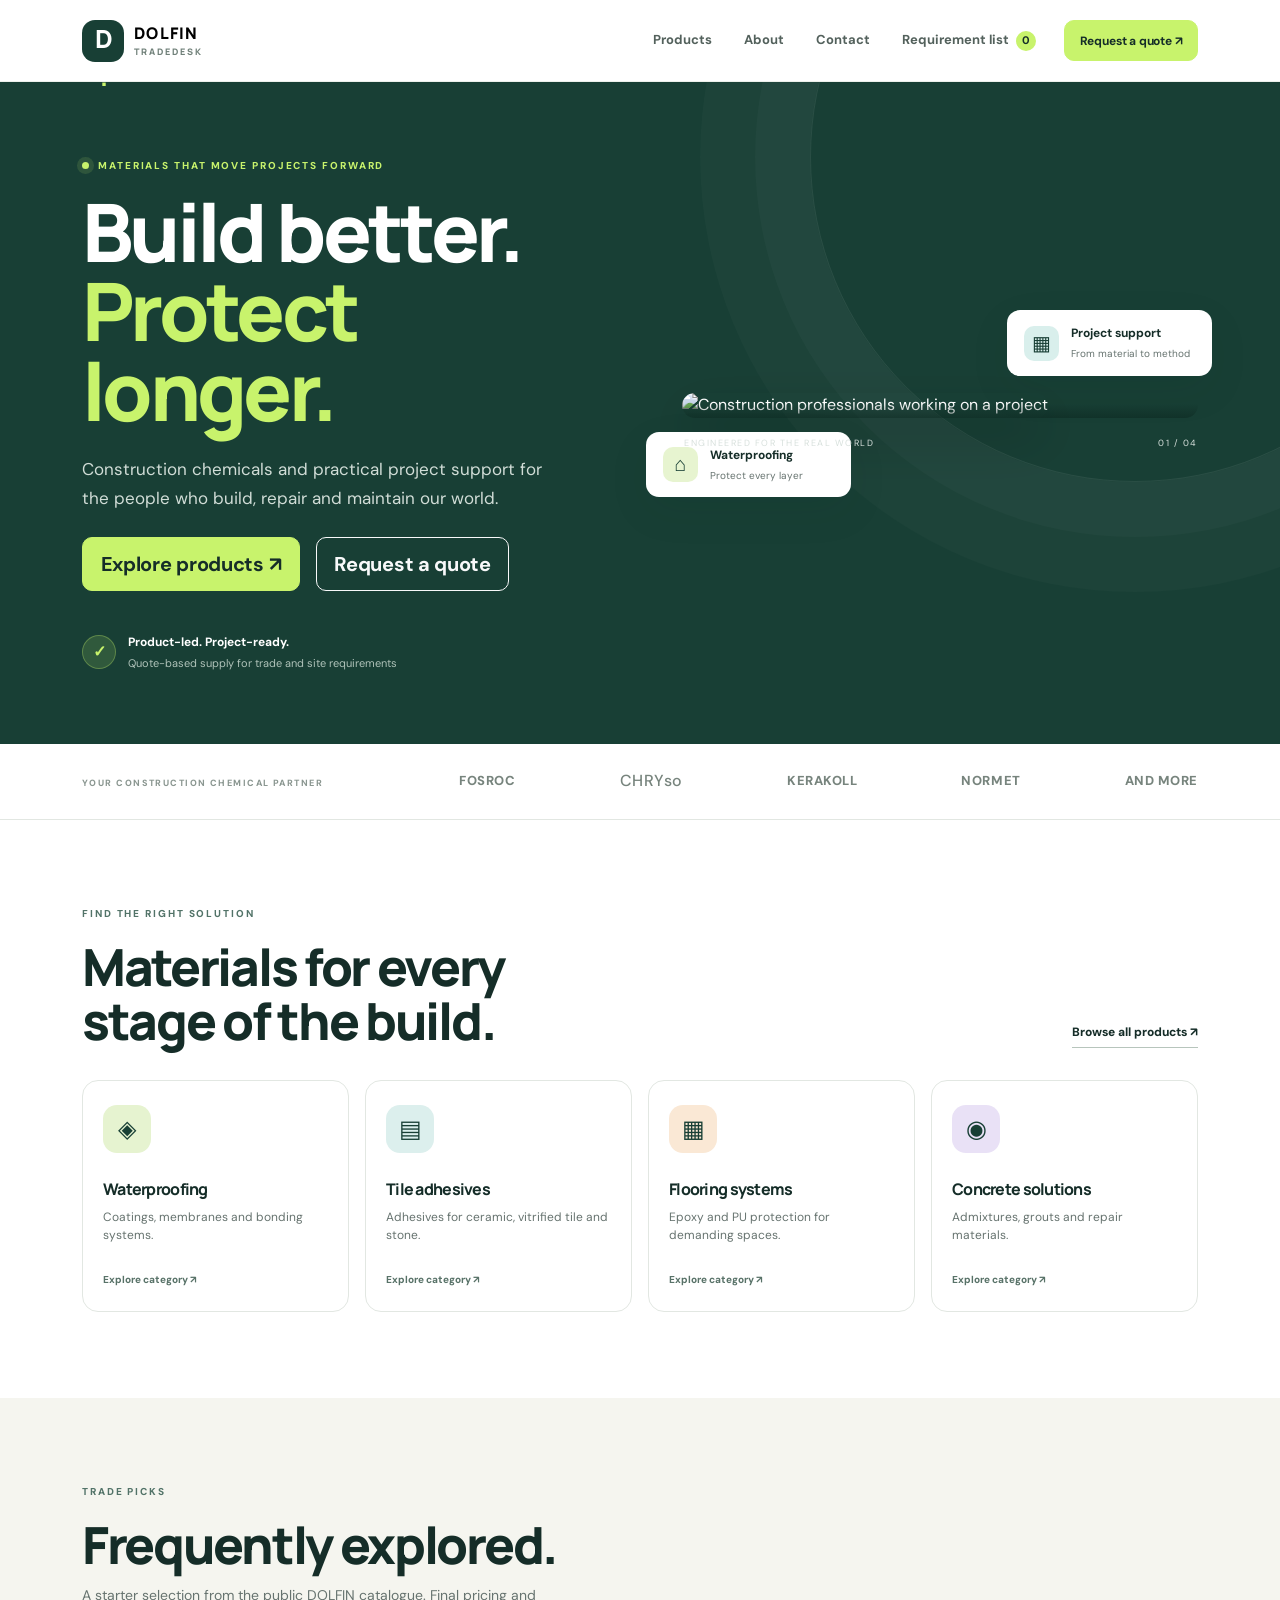
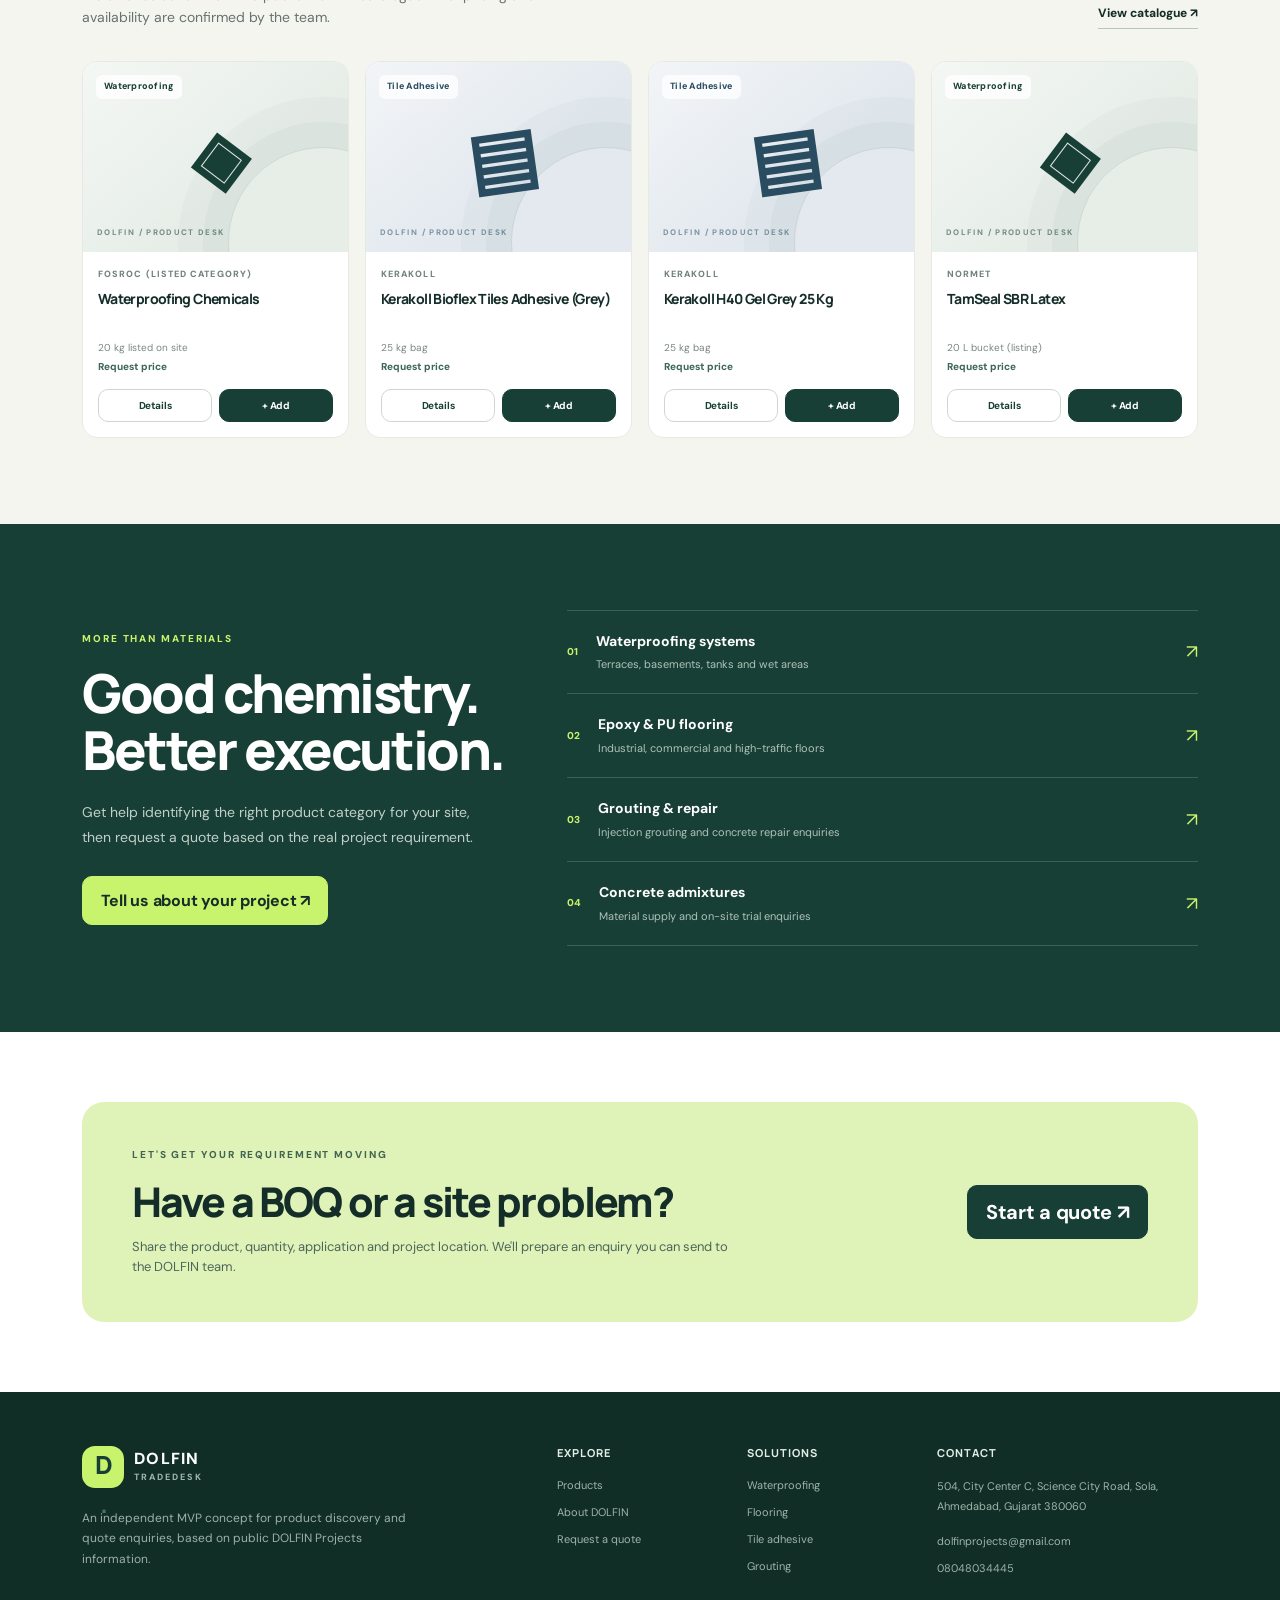
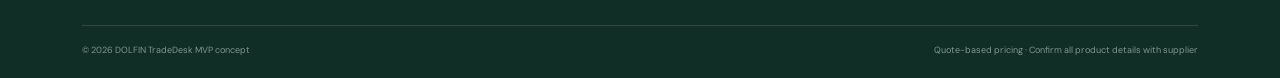
==== index.html @ 614f54df "Add files via upload" ====
<!doctype html>
<html lang="en"><head><meta charset="utf-8"><meta name="viewport" content="width=device-width, initial-scale=1"><meta name="description" content="Construction chemicals, waterproofing systems and project support from DOLFIN Projects."><title>DOLFIN TradeDesk | Construction Chemicals</title><link rel="preconnect" href="https://fonts.googleapis.com"><link href="https://fonts.googleapis.com/css2?family=DM+Sans:wght@400;500;600;700&family=Manrope:wght@400;500;600;700;800&display=swap" rel="stylesheet"><link href="https://cdn.jsdelivr.net/npm/bootstrap@5.3.3/dist/css/bootstrap.min.css" rel="stylesheet"><link href="assets/css/style.css" rel="stylesheet"></head><body data-page="home"><div id="site-header"></div>
<main>
<section class="hero"><div class="container"><div class="row align-items-center g-5"><div class="col-lg-6"><div class="eyebrow"><span class="pulse"></span> MATERIALS THAT MOVE PROJECTS FORWARD</div><h1>Build better.<br><span>Protect longer.</span></h1><p class="hero-copy">Construction chemicals and practical project support for the people who build, repair and maintain our world.</p><div class="d-flex flex-wrap gap-3 mt-4"><a class="btn btn-brand btn-lg" href="shop.html">Explore products <span aria-hidden="true">↗</span></a><a class="btn btn-outline-light btn-lg" href="quote.html">Request a quote</a></div><div class="hero-proof"><div class="proof-icon">✓</div><div><strong>Product-led. Project-ready.</strong><small>Quote-based supply for trade and site requirements</small></div></div></div><div class="col-lg-6"><div class="hero-visual"><img src="https://images.unsplash.com/photo-1504307651254-35680f356dfd?auto=format&fit=crop&w=1200&q=85" alt="Construction professionals working on a project"><div class="floating-card floating-top"><span class="mini-icon">⌂</span><div><strong>Waterproofing</strong><small>Protect every layer</small></div></div><div class="floating-card floating-bottom"><span class="mini-icon mint">▦</span><div><strong>Project support</strong><small>From material to method</small></div></div><div class="image-caption">ENGINEERED FOR THE REAL WORLD <span>01 / 04</span></div></div></div></div></div></section>
<section class="trust-strip"><div class="container"><div class="row g-3 align-items-center"><div class="col-md-4"><span class="muted-label">YOUR CONSTRUCTION CHEMICAL PARTNER</span></div><div class="col-md-8"><div class="brand-list"><span>FOSROC</span><span>CHRYso</span><span>KERAKOLL</span><span>NORMET</span><span>AND MORE</span></div></div></div></div></section>
<section class="section-pad"><div class="container"><div class="section-heading"><div><div class="eyebrow dark">FIND THE RIGHT SOLUTION</div><h2>Materials for every<br>stage of the build.</h2></div><a class="text-link" href="shop.html">Browse all products ↗</a></div><div class="row g-3 category-grid"><div class="col-6 col-lg-3"><a class="category-card" href="shop.html?category=Waterproofing"><div class="category-symbol">◈</div><h3>Waterproofing</h3><p>Coatings, membranes and bonding systems.</p><span>Explore category ↗</span></a></div><div class="col-6 col-lg-3"><a class="category-card" href="shop.html?category=Tile%20Adhesive"><div class="category-symbol symbol-blue">▤</div><h3>Tile adhesives</h3><p>Adhesives for ceramic, vitrified tile and stone.</p><span>Explore category ↗</span></a></div><div class="col-6 col-lg-3"><a class="category-card" href="shop.html?category=Flooring"><div class="category-symbol symbol-orange">▦</div><h3>Flooring systems</h3><p>Epoxy and PU protection for demanding spaces.</p><span>Explore category ↗</span></a></div><div class="col-6 col-lg-3"><a class="category-card" href="shop.html?category=Concrete%20Admixture"><div class="category-symbol symbol-purple">◉</div><h3>Concrete solutions</h3><p>Admixtures, grouts and repair materials.</p><span>Explore category ↗</span></a></div></div></div></section>
<section class="featured-section section-pad"><div class="container"><div class="section-heading"><div><div class="eyebrow dark">TRADE PICKS</div><h2>Frequently explored.</h2><p class="section-intro">A starter selection from the public DOLFIN catalogue. Final pricing and availability are confirmed by the team.</p></div><a class="text-link" href="shop.html">View catalogue ↗</a></div><div class="row g-3" id="featured-products"></div></div></section>
<section class="service-band section-pad"><div class="container"><div class="row align-items-center g-5"><div class="col-lg-5"><div class="eyebrow">MORE THAN MATERIALS</div><h2>Good chemistry.<br>Better execution.</h2><p>Get help identifying the right product category for your site, then request a quote based on the real project requirement.</p><a href="quote.html" class="btn btn-brand">Tell us about your project ↗</a></div><div class="col-lg-7"><div class="service-list"><a href="quote.html?service=Waterproofing"><span>01</span><div><strong>Waterproofing systems</strong><small>Terraces, basements, tanks and wet areas</small></div><b>↗</b></a><a href="quote.html?service=Epoxy%20%26%20PU%20flooring"><span>02</span><div><strong>Epoxy &amp; PU flooring</strong><small>Industrial, commercial and high-traffic floors</small></div><b>↗</b></a><a href="quote.html?service=Grouting%20%26%20repair"><span>03</span><div><strong>Grouting &amp; repair</strong><small>Injection grouting and concrete repair enquiries</small></div><b>↗</b></a><a href="quote.html?service=Concrete%20admixtures"><span>04</span><div><strong>Concrete admixtures</strong><small>Material supply and on-site trial enquiries</small></div><b>↗</b></a></div></div></div></div></section>
<section class="cta-section"><div class="container"><div class="cta-card"><div><div class="eyebrow">LET'S GET YOUR REQUIREMENT MOVING</div><h2>Have a BOQ or a site problem?</h2><p>Share the product, quantity, application and project location. We'll prepare an enquiry you can send to the DOLFIN team.</p></div><a class="btn btn-light btn-lg" href="quote.html">Start a quote ↗</a></div></div></section>
</main><div id="site-footer"></div><script src="assets/js/catalog.js"></script><script src="assets/js/app.js"></script></body></html>
---- assets/css/style.css ----
:root{--ink:#152d28;--green:#183f35;--green2:#245849;--mint:#c8f36c;--cream:#f5f5ef;--paper:#fff;--muted:#66736f;--line:#e2e7e2;--orange:#e9a45d;--blue:#a7d5d4;--purple:#c7b8e7;--radius:18px;--shadow:0 14px 40px rgba(18,48,39,.08)}*{box-sizing:border-box}html{scroll-behavior:smooth}body{font-family:'DM Sans',sans-serif;color:var(--ink);background:#fff;line-height:1.55}h1,h2,h3,h4,.navbar-brand{font-family:'Manrope',sans-serif;letter-spacing:-.045em}h1{font-weight:800;font-size:clamp(2.8rem,6.3vw,5.6rem);line-height:.99}h2{font-size:clamp(2rem,4vw,3.35rem);font-weight:800;line-height:1.06}h3{font-size:1.1rem;font-weight:750}a{color:inherit;text-decoration:none}a:hover{color:var(--green2)}.site-nav{min-height:82px;background:#fff;border-bottom:1px solid #edf0eb;position:relative;z-index:20}.brand-lockup{display:inline-flex;align-items:center;gap:10px}.brand-mark{display:grid;place-items:center;background:var(--green);color:white;font-family:Manrope,sans-serif;font-size:25px;font-weight:800;width:42px;height:42px;border-radius:13px;letter-spacing:-.08em}.brand-mark span{color:var(--mint)}.brand-name{font-size:16px;font-weight:800;letter-spacing:.08em;line-height:1.05}.brand-name small{display:block;font-size:9px;letter-spacing:.22em;margin-top:5px;color:#708079}.nav-link{font-size:13px;font-weight:700;color:#53615c!important;padding:12px!important}.nav-link.active,.nav-link:hover{color:var(--green)!important}.cart-count{display:inline-grid;place-items:center;min-width:20px;height:20px;border-radius:100px;background:var(--mint);color:var(--ink);font-size:11px;margin-left:4px}.btn{font-weight:700;border-radius:10px;letter-spacing:-.015em;padding:.7rem 1.1rem}.btn-brand{background:var(--mint);border:1px solid var(--mint);color:var(--ink)}.btn-brand:hover{background:#b8e957;border-color:#b8e957;color:var(--ink);transform:translateY(-1px)}.btn-dark-green{background:var(--green);border:1px solid var(--green);color:white}.btn-dark-green:hover{background:var(--green2);color:white}.btn-outline-brand{border:1px solid #cdd7d0;color:var(--green);background:white}.btn-outline-brand:hover{background:#f0f5f1;border-color:var(--green);color:var(--green)}.nav-cta{font-size:12px;padding:.65rem .9rem}.hero{background:var(--green);color:white;padding:76px 0 72px;overflow:hidden;position:relative}.hero:after{content:'';position:absolute;right:-180px;top:-250px;width:650px;height:650px;border:1px solid rgba(255,255,255,.08);border-radius:50%;box-shadow:0 0 0 55px rgba(255,255,255,.025),0 0 0 110px rgba(255,255,255,.02);pointer-events:none}.hero .container{position:relative;z-index:1}.eyebrow{font-size:10px;letter-spacing:.19em;font-weight:800;color:#c8f36c;margin-bottom:18px;display:flex;align-items:center;gap:9px}.eyebrow.dark{color:#527368}.pulse{width:7px;height:7px;background:var(--mint);border-radius:50%;box-shadow:0 0 0 5px rgba(200,243,108,.12)}.hero h1 span{color:var(--mint)}.hero-copy{font-size:17px;color:#d1ddd7;max-width:480px;margin-top:24px;line-height:1.7}.hero-proof{display:flex;align-items:center;gap:12px;margin-top:42px}.proof-icon{display:grid;place-items:center;width:34px;height:34px;background:rgba(200,243,108,.14);border:1px solid rgba(200,243,108,.3);color:var(--mint);border-radius:50%;font-weight:800}.hero-proof strong,.hero-proof small{display:block}.hero-proof strong{font-size:12px}.hero-proof small{color:#afc2b9;font-size:11px;margin-top:3px}.hero-visual{position:relative;padding:15px 0 35px 18px}.hero-visual>img{width:100%;height:455px;object-fit:cover;border-radius:20px;filter:saturate(.68);box-shadow:0 20px 50px rgba(0,0,0,.18)}.hero-visual:before{content:'';position:absolute;z-index:1;inset:15px 0 35px 18px;border-radius:20px;background:linear-gradient(0deg,rgba(13,41,33,.55),transparent 55%);pointer-events:none}.floating-card{position:absolute;z-index:2;background:white;color:var(--ink);padding:14px 17px;border-radius:13px;box-shadow:var(--shadow);display:flex;align-items:center;gap:12px;min-width:205px}.floating-top{top:55px;left:-18px}.floating-bottom{right:-14px;bottom:77px}.mini-icon{display:grid;place-items:center;width:35px;height:35px;background:#e7f4d0;color:var(--green);border-radius:10px;font-size:20px}.mini-icon.mint{background:#d9efec}.floating-card strong,.floating-card small{display:block}.floating-card strong{font-size:12px}.floating-card small{font-size:10px;color:var(--muted);margin-top:3px}.image-caption{position:absolute;z-index:2;bottom:2px;left:20px;right:0;display:flex;justify-content:space-between;font-size:9px;letter-spacing:.17em;color:#d7e0dc}.trust-strip{padding:25px 0;border-bottom:1px solid var(--line)}.muted-label{font-size:9px;letter-spacing:.16em;color:#8a9690;font-weight:800}.brand-list{display:flex;justify-content:space-between;align-items:center;gap:20px;flex-wrap:wrap;color:#77847d;font-weight:800;font-size:13px;letter-spacing:.04em}.brand-list span:nth-child(2){font-weight:500;font-size:16px}.section-pad{padding:86px 0}.section-heading{display:flex;justify-content:space-between;align-items:end;gap:30px;margin-bottom:32px}.section-heading h2{margin:0}.section-intro{color:var(--muted);max-width:480px;font-size:14px;margin:14px 0 0}.text-link{font-size:12px;font-weight:800;border-bottom:1px solid #b7c5bc;padding-bottom:5px;white-space:nowrap}.category-card{display:block;height:100%;padding:24px 20px 20px;border:1px solid var(--line);border-radius:16px;transition:.2s;background:#fff}.category-card:hover{transform:translateY(-4px);box-shadow:var(--shadow);border-color:#b5c7bd}.category-symbol{width:48px;height:48px;display:grid;place-items:center;background:#e6f3d0;border-radius:14px;font-size:24px;color:var(--green);margin-bottom:27px}.symbol-blue{background:#dcefed}.symbol-orange{background:#fae8d5}.symbol-purple{background:#e9e1f6}.category-card h3{font-size:16px;margin-bottom:9px}.category-card p{font-size:12px;color:var(--muted);min-height:38px;margin-bottom:20px}.category-card>span{font-size:10px;font-weight:800;color:#587268}.featured-section{background:var(--cream)}.product-card{height:100%;background:white;border:1px solid #e7eae4;border-radius:15px;overflow:hidden;transition:.2s}.product-card:hover{transform:translateY(-3px);box-shadow:var(--shadow)}.product-art,.detail-art{height:190px;position:relative;display:flex;align-items:center;justify-content:center;overflow:hidden;background:#e7eee8;color:var(--green)}.product-art:before,.detail-art:before{content:'';position:absolute;inset:0;background:linear-gradient(140deg,rgba(255,255,255,.55),transparent 60%)}.product-art:after,.detail-art:after{content:'';position:absolute;width:190px;height:190px;border:1px solid rgba(24,63,53,.12);border-radius:50%;right:-70px;bottom:-85px;box-shadow:0 0 0 25px rgba(24,63,53,.035),0 0 0 50px rgba(24,63,53,.025)}.art-tile-adhesive{background:#e3e9ef;color:#294c60}.art-flooring{background:#f2e2d0;color:#754a24}.art-concrete-admixture{background:#e4def0;color:#554474}.art-grouting-repair{background:#e5e6de;color:#59604d}.art-services{background:#dcebe6;color:#245849}.product-category{position:absolute;z-index:2;top:13px;left:13px;background:rgba(255,255,255,.75);backdrop-filter:blur(8px);padding:5px 8px;border-radius:6px;font-size:9px;font-weight:800;letter-spacing:.03em}.product-symbol{position:relative;z-index:1;font-family:Manrope,sans-serif;font-size:75px;font-weight:800;line-height:1;letter-spacing:-.1em;transform:rotate(-8deg)}.art-bottom{position:absolute;z-index:2;bottom:13px;left:14px;font-size:8px;letter-spacing:.17em;font-weight:800;opacity:.55}.product-info{padding:16px 15px 15px}.product-brand{font-size:9px;text-transform:uppercase;letter-spacing:.12em;font-weight:800;color:#70827a;margin-bottom:7px}.product-info h3{font-size:14px;line-height:1.4;min-height:39px;margin-bottom:12px}.product-info h3 a:hover{text-decoration:underline}.product-meta{display:flex;flex-direction:column;gap:4px;font-size:10px;color:#7a8781;padding-bottom:14px}.quote-price{font-weight:800;color:#3e6758}.product-actions{display:flex;gap:7px}.product-actions .btn{flex:1;padding:.5rem .4rem;font-size:10px}.service-band{background:var(--green);color:white}.service-band .eyebrow{color:var(--mint)}.service-band h2{font-size:clamp(2.4rem,4.2vw,3.5rem)}.service-band p{color:#c1d0c8;max-width:400px;line-height:1.8;margin:22px 0 26px;font-size:14px}.service-list{border-top:1px solid rgba(255,255,255,.16)}.service-list>a{display:flex;align-items:center;gap:18px;padding:20px 0;border-bottom:1px solid rgba(255,255,255,.16);color:white}.service-list>a>span{font-size:10px;color:var(--mint);font-weight:800}.service-list>a div{flex:1}.service-list strong,.service-list small{display:block}.service-list strong{font-size:14px}.service-list small{font-size:11px;color:#afc2b9;margin-top:4px}.service-list b{font-size:19px;font-weight:400;color:var(--mint)}.cta-section{padding:70px 0;background:#fff}.cta-card{background:#dff3b9;border-radius:22px;padding:45px 50px;display:flex;justify-content:space-between;align-items:center;gap:25px}.cta-card .eyebrow{color:#426451}.cta-card h2{font-size:clamp(1.8rem,3.2vw,2.8rem);margin:0 0 13px}.cta-card p{color:#4d6659;font-size:13px;max-width:600px;margin:0}.cta-card .btn{white-space:nowrap;background:var(--green);color:white;border-color:var(--green)}.site-footer{background:#102d26;color:white;padding:54px 0 20px}.footer-brand .brand-mark{background:var(--mint);color:var(--green)}.footer-brand .brand-mark span{color:#47705a}.footer-brand .brand-name small{color:#9fb6aa}.footer-copy{font-size:12px;line-height:1.7;color:#9db1a7;max-width:340px;margin-top:20px}.site-footer h3{font-size:11px;letter-spacing:.09em;text-transform:uppercase;margin-bottom:18px;color:#e1ece5}.site-footer .col-lg-2>a,.site-footer .col-lg-3>a{display:block;font-size:11px;color:#9fb5aa;margin-bottom:10px}.site-footer p:not(.footer-copy){font-size:11px;color:#9fb5aa;line-height:1.8}.site-footer a:hover{color:var(--mint)}.footer-bottom{display:flex;justify-content:space-between;gap:20px;border-top:1px solid rgba(255,255,255,.13);padding-top:18px;margin-top:38px;color:#7e9a8d;font-size:9px}.page-hero{padding:76px 0 58px;background:var(--cream)}.page-hero h1{font-size:clamp(2.8rem,5.8vw,5rem)}.page-hero h1 span{color:#557a69}.page-hero p{max-width:600px;color:var(--muted);font-size:15px;line-height:1.8;margin-top:22px}.page-hero.compact{padding-bottom:45px}.catalog-toolbar{display:grid;grid-template-columns:1fr 220px 180px;gap:10px;margin:0 0 20px}.search-wrap{display:flex;align-items:center;gap:10px;border:1px solid var(--line);border-radius:10px;padding:0 13px;background:white}.search-wrap>span{font-size:25px;color:#819087}.form-control,.form-select{border-color:#dfe5df;border-radius:9px;padding:.78rem .9rem;font-size:12px;color:var(--ink);box-shadow:none!important}.search-wrap .form-control{border:0;padding-left:0}.form-control:focus,.form-select:focus{border-color:#8aa99a}.filter-pills{display:flex;gap:7px;flex-wrap:wrap;margin-bottom:24px}.filter-pill{border:1px solid #dfe5df;border-radius:100px;background:white;padding:8px 14px;font-size:10px;font-weight:800;color:#5b6c63}.filter-pill.active,.filter-pill:hover{background:var(--green);border-color:var(--green);color:white}.catalog-meta{display:flex;justify-content:space-between;gap:15px;color:#78867f;font-size:10px;margin-bottom:14px}.catalog-meta span:first-child{font-weight:800;color:var(--ink)}.empty-state{text-align:center;padding:75px 20px;border:1px dashed #cbd5cd;border-radius:18px}.empty-icon{display:grid;place-items:center;width:58px;height:58px;border-radius:17px;background:#e9f2e4;font-size:27px;margin:0 auto 20px}.empty-state h3{font-size:21px}.empty-state p{font-size:13px;color:var(--muted);margin-bottom:20px}.about-image{width:100%;height:480px;object-fit:cover;border-radius:20px}.body-large{font-size:15px;color:#5c6c63;line-height:1.8}.fact-list{border-top:1px solid var(--line);margin-top:25px}.fact-list>div{display:flex;gap:18px;padding:17px 0;border-bottom:1px solid var(--line)}.fact-list>div>span,.step-card>span{font-size:10px;color:#638473;font-weight:800}.fact-list p{margin:0;font-size:12px;color:var(--muted);line-height:1.7}.fact-list strong{color:var(--ink);font-size:13px}.soft-bg{background:var(--cream)}.step-card{height:100%;padding:25px;border:1px solid #e1e6df;background:#fff;border-radius:16px}.step-card h3{margin:22px 0 10px}.step-card p{font-size:12px;line-height:1.8;color:var(--muted);margin:0}.contact-panel{background:var(--green);color:white;padding:30px;border-radius:18px;height:100%}.contact-panel .eyebrow{color:var(--mint)}.contact-panel h2{font-size:28px;margin-bottom:28px}.contact-item{display:flex;gap:14px;margin-bottom:24px}.contact-item>span{width:35px;height:35px;flex-shrink:0;display:grid;place-items:center;border:1px solid rgba(255,255,255,.15);background:rgba(255,255,255,.08);border-radius:10px}.contact-item small{font-size:8px;letter-spacing:.15em;color:#a9c1b4;font-weight:800}.contact-item p{font-size:12px;line-height:1.7;margin:5px 0;color:#f0f6f2}.contact-item a{font-size:10px;color:var(--mint);font-weight:800}.tiny-note{font-size:9px;color:#9bb5a8;line-height:1.7;border-top:1px solid rgba(255,255,255,.12);padding-top:16px;margin-top:10px}.form-panel{padding:32px;border:1px solid var(--line);border-radius:18px;background:#fff}.form-panel h2{font-size:29px;margin-bottom:8px}.form-panel>p{font-size:12px;color:var(--muted);margin-bottom:25px}.form-label{font-size:11px;font-weight:800;color:#40564b;margin-bottom:7px}.contact-divider{height:1px;background:var(--line);margin:28px 0}.form-panel h3{font-size:15px}.help-list{padding-left:18px;color:var(--muted);font-size:12px;line-height:2}.quote-aside{background:var(--cream);padding:28px;border-radius:18px;position:sticky;top:20px}.quote-aside .eyebrow{color:#5a7a69}.quote-aside h3{font-size:23px}.quote-aside>p{font-size:12px;line-height:1.8;color:var(--muted)}.aside-rule{height:1px;background:#dbe2d9;margin:25px 0 15px}.aside-phone{font-size:20px;font-family:Manrope,sans-serif;font-weight:800}.privacy-note{padding:12px 14px;background:#f2f6f0;border-radius:9px;color:#627269;font-size:10px;line-height:1.7}.back-link{font-size:11px;font-weight:800;color:#62756b}.detail-art{height:420px;border-radius:18px}.detail-symbol{font-family:Manrope,sans-serif;font-size:150px;font-weight:800;position:relative;z-index:1;letter-spacing:-.12em;transform:rotate(-8deg)}.detail-title{font-size:clamp(2rem,4vw,3.4rem);margin:5px 0 18px}.spec-table{border-top:1px solid var(--line);margin-top:25px}.spec-table>div{display:flex;justify-content:space-between;gap:20px;padding:13px 0;border-bottom:1px solid var(--line);font-size:11px}.spec-table span{color:#78877f}.spec-table strong{text-align:right}.detail-caveat{font-size:10px;line-height:1.7;color:#7a867f;margin-top:18px}.loading-note{padding:80px;text-align:center;color:var(--muted)}.cart-layout{display:grid;grid-template-columns:minmax(0,1fr) 320px;gap:25px;align-items:start}.cart-table-wrap{border:1px solid var(--line);border-radius:15px;padding:20px}.cart-table-head{display:grid;grid-template-columns:1fr 120px 30px;gap:15px;padding:0 0 13px;border-bottom:1px solid var(--line);font-size:9px;font-weight:800;letter-spacing:.1em;color:#87948d}.cart-row{display:grid;grid-template-columns:1fr 120px 30px;align-items:center;gap:15px;padding:18px 0;border-bottom:1px solid #edf0eb}.cart-product{display:flex;align-items:center;gap:12px}.cart-product-icon{display:grid;place-items:center;flex-shrink:0;width:45px;height:45px;border-radius:12px;background:#e5eee3;font-size:22px}.cart-product strong,.cart-product small{display:block}.cart-product strong{font-size:12px}.cart-product small{font-size:10px;color:var(--muted);margin-top:4px}.quantity-control{display:flex;align-items:center;justify-content:center;gap:12px}.quantity-control button{width:25px;height:25px;border:1px solid var(--line);background:white;border-radius:6px}.quantity-control span{font-size:12px;font-weight:800;min-width:12px;text-align:center}.remove-btn{border:0;background:transparent;color:#9ba59f;font-size:22px}.cart-summary{padding:24px;border-radius:15px;background:var(--cream)}.cart-summary h3{font-size:24px;margin:12px 0}.cart-summary>p{font-size:12px;line-height:1.7;color:var(--muted)}.summary-line,.summary-total{display:flex;justify-content:space-between;padding:12px 0;border-bottom:1px solid #dfe5dc;font-size:11px}.summary-line span{color:var(--muted)}.summary-total{margin-top:10px;border-bottom:0;align-items:center}.summary-total strong{font-size:17px}.cart-summary .btn-link{font-size:10px;color:#7b8981;text-decoration:none}.app-toast{position:fixed;bottom:22px;left:50%;transform:translate(-50%,20px);opacity:0;pointer-events:none;z-index:1000;background:#143a30;color:#fff;padding:12px 18px;border-radius:10px;font-size:12px;box-shadow:var(--shadow);transition:.25s;max-width:calc(100% - 28px)}.app-toast.show{opacity:1;transform:translate(-50%,0)}
@media(max-width:991px){.hero{padding:60px 0}.hero-visual{max-width:650px;margin:0 auto}.hero-visual>img{height:390px}.floating-top{left:0}.floating-bottom{right:0}.section-pad{padding:65px 0}.catalog-toolbar{grid-template-columns:1fr 1fr}.search-wrap{grid-column:1/-1}.about-image{height:380px}.cart-layout{grid-template-columns:1fr 280px}.cta-card{padding:35px;align-items:flex-start;flex-direction:column}.nav-cta{display:inline-block;margin:8px 0 12px}.navbar-collapse{padding-top:10px}.site-nav .navbar-nav{align-items:flex-start!important}}@media(max-width:767px){.site-nav{min-height:70px}.hero{padding:50px 0 55px}.hero-copy{font-size:15px}.hero-visual{padding-left:0}.hero-visual>img{height:320px}.hero-visual:before{left:0}.floating-card{min-width:0;padding:10px 12px}.floating-top{left:-5px;top:34px}.floating-bottom{right:-4px;bottom:68px}.floating-card strong{font-size:10px}.floating-card small{font-size:9px}.mini-icon{width:29px;height:29px}.image-caption{left:3px;font-size:7px}.trust-strip{padding:22px 0}.brand-list{font-size:11px;justify-content:flex-start;gap:18px}.section-pad{padding:52px 0}.section-heading{align-items:flex-start;flex-direction:column;gap:17px;margin-bottom:25px}.category-card{padding:16px 13px}.category-symbol{width:40px;height:40px;font-size:20px;margin-bottom:20px}.category-card h3{font-size:13px}.category-card p{font-size:10px;min-height:48px}.category-card>span{font-size:9px}.product-art{height:145px}.product-symbol{font-size:56px}.product-info{padding:12px 10px}.product-info h3{font-size:12px;min-height:50px}.product-meta{font-size:9px}.product-actions .btn{font-size:9px}.service-list>a{gap:12px}.service-list strong{font-size:12px}.service-list small{font-size:10px}.cta-section{padding:45px 0}.cta-card{padding:27px 22px}.footer-bottom{flex-direction:column;gap:7px}.page-hero{padding:52px 0 42px}.page-hero p{font-size:13px}.catalog-toolbar{grid-template-columns:1fr 1fr}.catalog-toolbar .form-select{font-size:11px;padding:.7rem}.filter-pill{padding:7px 10px;font-size:9px}.catalog-meta{align-items:flex-start;flex-direction:column;gap:4px}.about-image{height:280px}.contact-panel,.form-panel{padding:23px}.cart-layout{grid-template-columns:1fr}.cart-table-wrap{padding:13px}.cart-table-head{grid-template-columns:1fr 90px 20px;font-size:8px}.cart-row{grid-template-columns:1fr 90px 20px;gap:6px}.cart-product{gap:8px}.cart-product-icon{width:36px;height:36px}.cart-product strong{font-size:10px}.cart-product small{font-size:8px}.quantity-control{gap:6px}.quantity-control button{width:22px;height:22px}.detail-art{height:280px}.detail-symbol{font-size:110px}.form-panel h2{font-size:25px}.quote-aside{position:static}}@media(max-width:390px){.product-actions{flex-direction:column}.product-info h3{min-height:62px}.category-card p{min-height:58px}.floating-bottom{right:-7px}.cart-row{grid-template-columns:1fr 78px 18px}.cart-table-head{grid-template-columns:1fr 78px 18px}.quantity-control{gap:4px}}
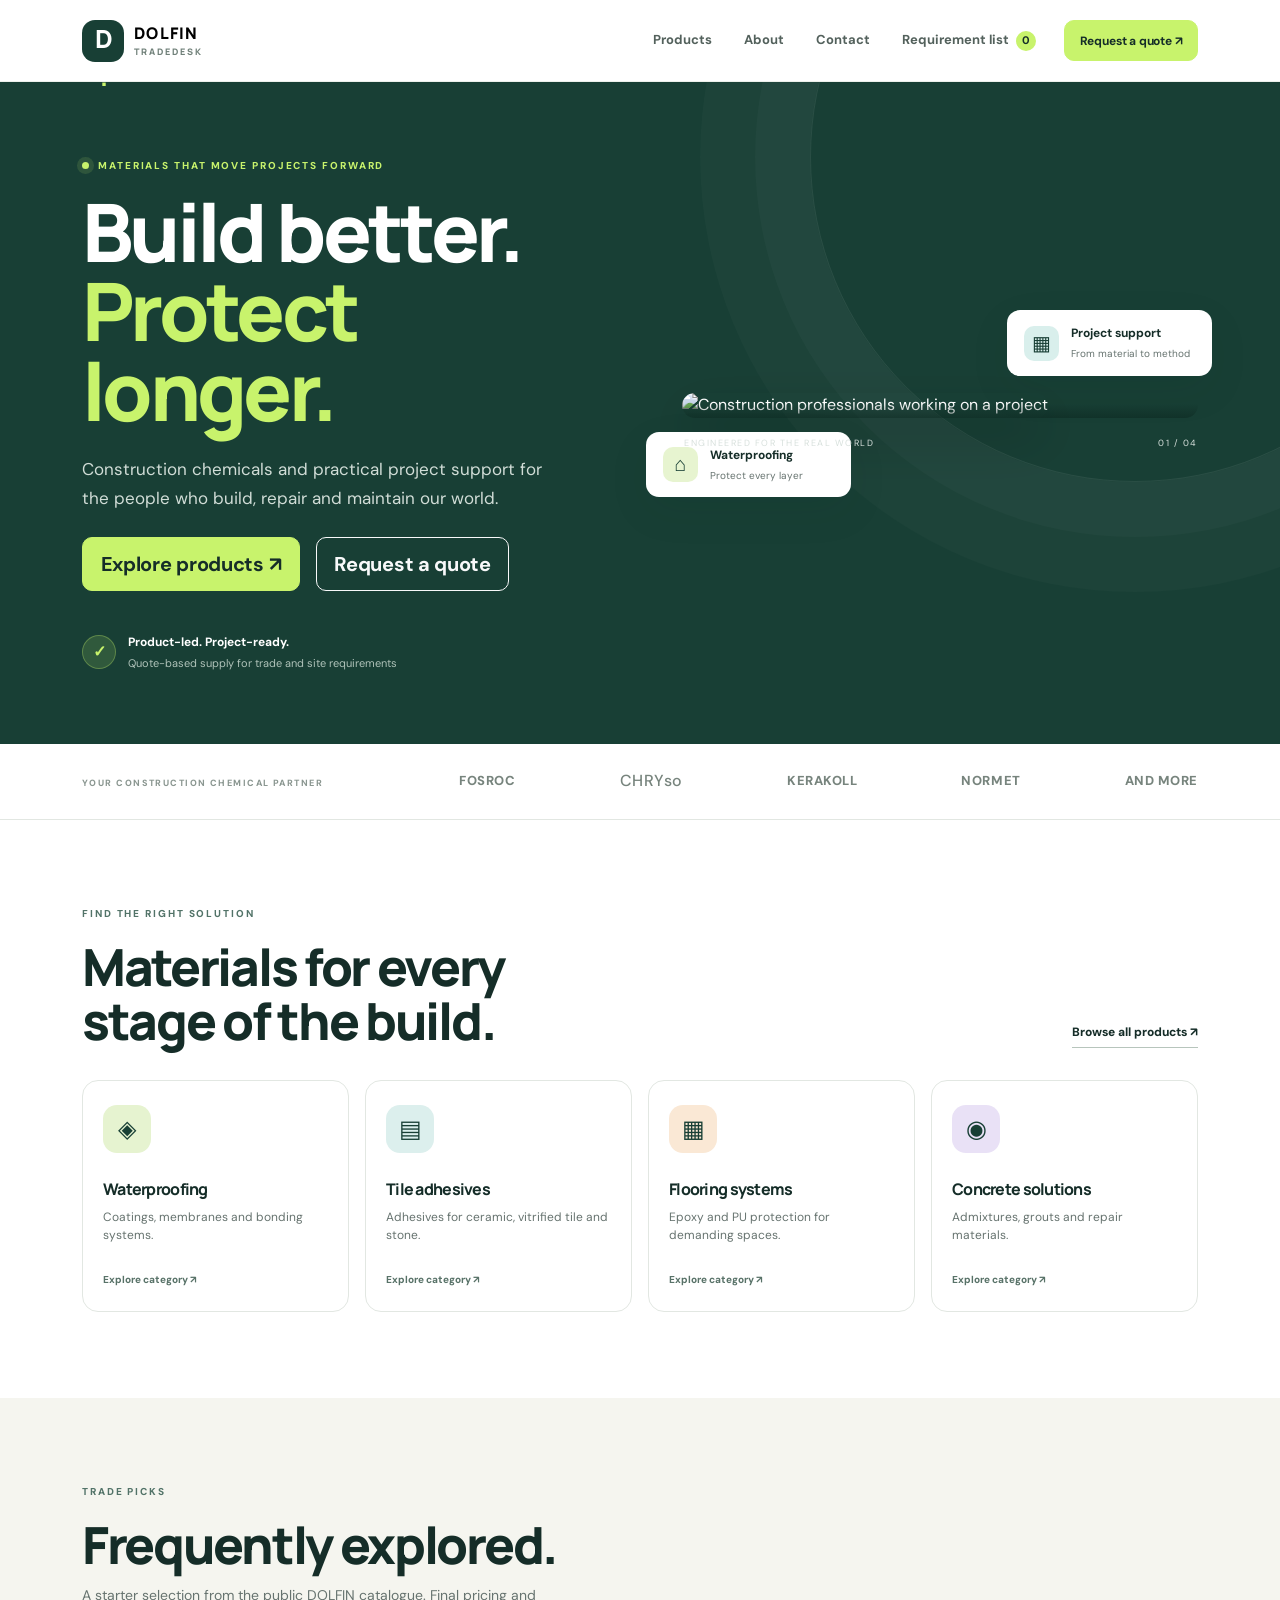
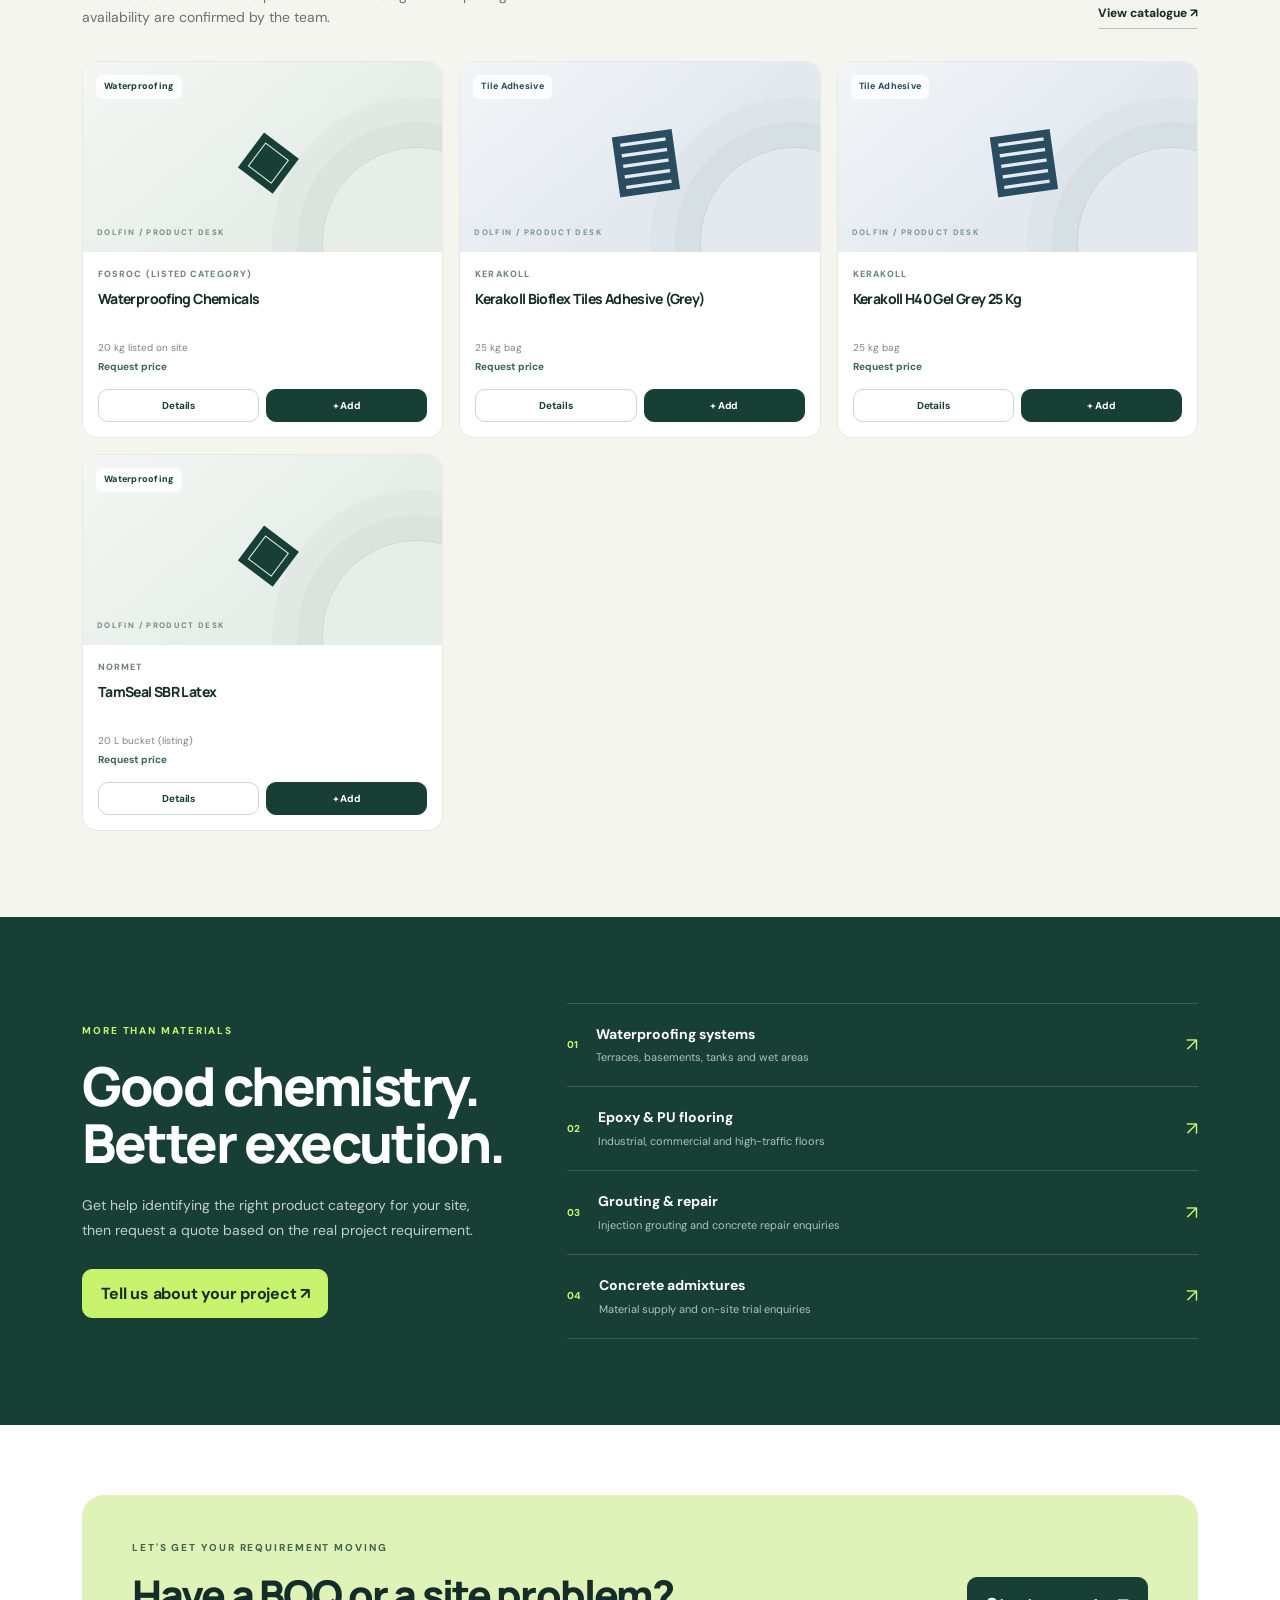
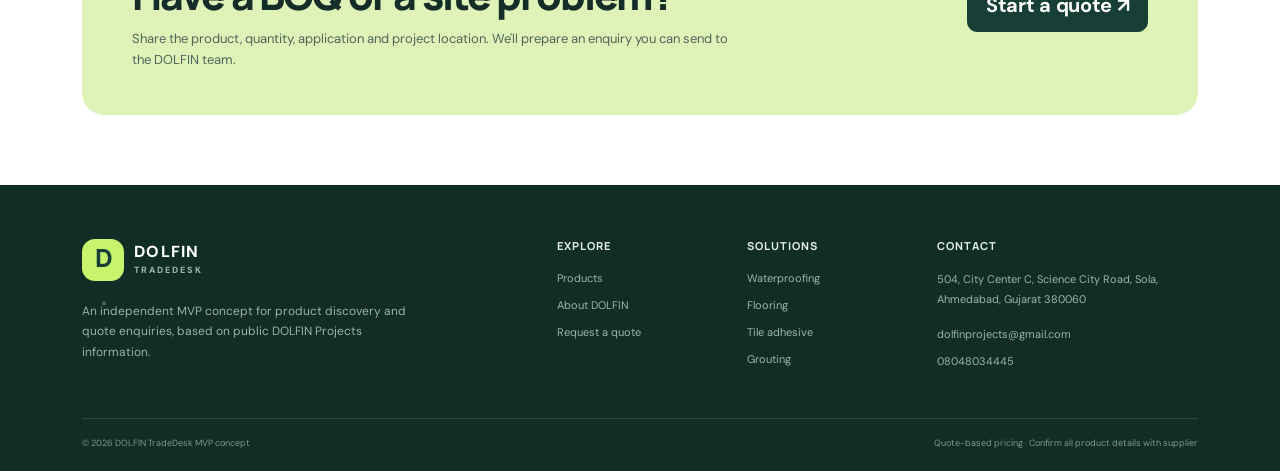
==== commit 186161ca: "Add files via upload" ====
--- a/index.html
+++ b/index.html
@@ -1,10 +1,157 @@
 <!doctype html>
-<html lang="en"><head><meta charset="utf-8"><meta name="viewport" content="width=device-width, initial-scale=1"><meta name="description" content="Construction chemicals, waterproofing systems and project support from DOLFIN Projects."><title>DOLFIN TradeDesk | Construction Chemicals</title><link rel="preconnect" href="https://fonts.googleapis.com"><link href="https://fonts.googleapis.com/css2?family=DM+Sans:wght@400;500;600;700&family=Manrope:wght@400;500;600;700;800&display=swap" rel="stylesheet"><link href="https://cdn.jsdelivr.net/npm/bootstrap@5.3.3/dist/css/bootstrap.min.css" rel="stylesheet"><link href="assets/css/style.css" rel="stylesheet"></head><body data-page="home"><div id="site-header"></div>
-<main>
-<section class="hero"><div class="container"><div class="row align-items-center g-5"><div class="col-lg-6"><div class="eyebrow"><span class="pulse"></span> MATERIALS THAT MOVE PROJECTS FORWARD</div><h1>Build better.<br><span>Protect longer.</span></h1><p class="hero-copy">Construction chemicals and practical project support for the people who build, repair and maintain our world.</p><div class="d-flex flex-wrap gap-3 mt-4"><a class="btn btn-brand btn-lg" href="shop.html">Explore products <span aria-hidden="true">↗</span></a><a class="btn btn-outline-light btn-lg" href="quote.html">Request a quote</a></div><div class="hero-proof"><div class="proof-icon">✓</div><div><strong>Product-led. Project-ready.</strong><small>Quote-based supply for trade and site requirements</small></div></div></div><div class="col-lg-6"><div class="hero-visual"><img src="https://images.unsplash.com/photo-1504307651254-35680f356dfd?auto=format&fit=crop&w=1200&q=85" alt="Construction professionals working on a project"><div class="floating-card floating-top"><span class="mini-icon">⌂</span><div><strong>Waterproofing</strong><small>Protect every layer</small></div></div><div class="floating-card floating-bottom"><span class="mini-icon mint">▦</span><div><strong>Project support</strong><small>From material to method</small></div></div><div class="image-caption">ENGINEERED FOR THE REAL WORLD <span>01 / 04</span></div></div></div></div></div></section>
-<section class="trust-strip"><div class="container"><div class="row g-3 align-items-center"><div class="col-md-4"><span class="muted-label">YOUR CONSTRUCTION CHEMICAL PARTNER</span></div><div class="col-md-8"><div class="brand-list"><span>FOSROC</span><span>CHRYso</span><span>KERAKOLL</span><span>NORMET</span><span>AND MORE</span></div></div></div></div></section>
-<section class="section-pad"><div class="container"><div class="section-heading"><div><div class="eyebrow dark">FIND THE RIGHT SOLUTION</div><h2>Materials for every<br>stage of the build.</h2></div><a class="text-link" href="shop.html">Browse all products ↗</a></div><div class="row g-3 category-grid"><div class="col-6 col-lg-3"><a class="category-card" href="shop.html?category=Waterproofing"><div class="category-symbol">◈</div><h3>Waterproofing</h3><p>Coatings, membranes and bonding systems.</p><span>Explore category ↗</span></a></div><div class="col-6 col-lg-3"><a class="category-card" href="shop.html?category=Tile%20Adhesive"><div class="category-symbol symbol-blue">▤</div><h3>Tile adhesives</h3><p>Adhesives for ceramic, vitrified tile and stone.</p><span>Explore category ↗</span></a></div><div class="col-6 col-lg-3"><a class="category-card" href="shop.html?category=Flooring"><div class="category-symbol symbol-orange">▦</div><h3>Flooring systems</h3><p>Epoxy and PU protection for demanding spaces.</p><span>Explore category ↗</span></a></div><div class="col-6 col-lg-3"><a class="category-card" href="shop.html?category=Concrete%20Admixture"><div class="category-symbol symbol-purple">◉</div><h3>Concrete solutions</h3><p>Admixtures, grouts and repair materials.</p><span>Explore category ↗</span></a></div></div></div></section>
-<section class="featured-section section-pad"><div class="container"><div class="section-heading"><div><div class="eyebrow dark">TRADE PICKS</div><h2>Frequently explored.</h2><p class="section-intro">A starter selection from the public DOLFIN catalogue. Final pricing and availability are confirmed by the team.</p></div><a class="text-link" href="shop.html">View catalogue ↗</a></div><div class="row g-3" id="featured-products"></div></div></section>
-<section class="service-band section-pad"><div class="container"><div class="row align-items-center g-5"><div class="col-lg-5"><div class="eyebrow">MORE THAN MATERIALS</div><h2>Good chemistry.<br>Better execution.</h2><p>Get help identifying the right product category for your site, then request a quote based on the real project requirement.</p><a href="quote.html" class="btn btn-brand">Tell us about your project ↗</a></div><div class="col-lg-7"><div class="service-list"><a href="quote.html?service=Waterproofing"><span>01</span><div><strong>Waterproofing systems</strong><small>Terraces, basements, tanks and wet areas</small></div><b>↗</b></a><a href="quote.html?service=Epoxy%20%26%20PU%20flooring"><span>02</span><div><strong>Epoxy &amp; PU flooring</strong><small>Industrial, commercial and high-traffic floors</small></div><b>↗</b></a><a href="quote.html?service=Grouting%20%26%20repair"><span>03</span><div><strong>Grouting &amp; repair</strong><small>Injection grouting and concrete repair enquiries</small></div><b>↗</b></a><a href="quote.html?service=Concrete%20admixtures"><span>04</span><div><strong>Concrete admixtures</strong><small>Material supply and on-site trial enquiries</small></div><b>↗</b></a></div></div></div></div></section>
-<section class="cta-section"><div class="container"><div class="cta-card"><div><div class="eyebrow">LET'S GET YOUR REQUIREMENT MOVING</div><h2>Have a BOQ or a site problem?</h2><p>Share the product, quantity, application and project location. We'll prepare an enquiry you can send to the DOLFIN team.</p></div><a class="btn btn-light btn-lg" href="quote.html">Start a quote ↗</a></div></div></section>
-</main><div id="site-footer"></div><script src="assets/js/catalog.js"></script><script src="assets/js/app.js"></script></body></html>
+<html lang="en">
+
+<head>
+    <meta charset="utf-8">
+    <meta name="viewport" content="width=device-width, initial-scale=1">
+    <meta name="description"
+        content="Construction chemicals, waterproofing systems and project support from DOLFIN Projects.">
+    <title>DOLFIN TradeDesk | Construction Chemicals</title>
+    <link rel="preconnect" href="https://fonts.googleapis.com">
+    <link
+        href="https://fonts.googleapis.com/css2?family=DM+Sans:wght@400;500;600;700&family=Manrope:wght@400;500;600;700;800&display=swap"
+        rel="stylesheet">
+    <link href="https://cdn.jsdelivr.net/npm/bootstrap@5.3.3/dist/css/bootstrap.min.css" rel="stylesheet">
+    <link href="assets/css/style.css" rel="stylesheet">
+</head>
+
+<body data-page="home">
+    <div id="site-header"></div>
+    <main>
+        <section class="hero">
+            <div class="container">
+                <div class="row align-items-center g-5">
+                    <div class="col-lg-6">
+                        <div class="eyebrow"><span class="pulse"></span> MATERIALS THAT MOVE PROJECTS FORWARD</div>
+                        <h1>Build better.<br><span>Protect longer.</span></h1>
+                        <p class="hero-copy">Construction chemicals and practical project support for the people who
+                            build, repair and maintain our world.</p>
+                        <div class="d-flex flex-wrap gap-3 mt-4"><a class="btn btn-brand btn-lg"
+                                href="shop.html">Explore products <span aria-hidden="true">↗</span></a><a
+                                class="btn btn-outline-light btn-lg" href="quote.html">Request a quote</a></div>
+                        <div class="hero-proof">
+                            <div class="proof-icon">✓</div>
+                            <div><strong>Product-led. Project-ready.</strong><small>Quote-based supply for trade and
+                                    site requirements</small></div>
+                        </div>
+                    </div>
+                    <div class="col-lg-6">
+                        <div class="hero-visual"><img
+                                src="https://images.unsplash.com/photo-1504307651254-35680f356dfd?auto=format&fit=crop&w=1200&q=85"
+                                alt="Construction professionals working on a project">
+                            <div class="floating-card floating-top"><span class="mini-icon">⌂</span>
+                                <div><strong>Waterproofing</strong><small>Protect every layer</small></div>
+                            </div>
+                            <div class="floating-card floating-bottom"><span class="mini-icon mint">▦</span>
+                                <div><strong>Project support</strong><small>From material to method</small></div>
+                            </div>
+                            <div class="image-caption">ENGINEERED FOR THE REAL WORLD <span>01 / 04</span></div>
+                        </div>
+                    </div>
+                </div>
+            </div>
+        </section>
+        <section class="trust-strip">
+            <div class="container">
+                <div class="row g-3 align-items-center">
+                    <div class="col-md-4"><span class="muted-label">YOUR CONSTRUCTION CHEMICAL PARTNER</span></div>
+                    <div class="col-md-8">
+                        <div class="brand-list">
+                            <span>FOSROC</span><span>CHRYso</span><span>KERAKOLL</span><span>NORMET</span><span>AND
+                                MORE</span></div>
+                    </div>
+                </div>
+            </div>
+        </section>
+        <section class="section-pad">
+            <div class="container">
+                <div class="section-heading">
+                    <div>
+                        <div class="eyebrow dark">FIND THE RIGHT SOLUTION</div>
+                        <h2>Materials for every<br>stage of the build.</h2>
+                    </div><a class="text-link" href="shop.html">Browse all products ↗</a>
+                </div>
+                <div class="row g-3 category-grid">
+                    <div class="col-6 col-lg-3"><a class="category-card" href="shop.html?category=Waterproofing">
+                            <div class="category-symbol">◈</div>
+                            <h3>Waterproofing</h3>
+                            <p>Coatings, membranes and bonding systems.</p><span>Explore category ↗</span>
+                        </a></div>
+                    <div class="col-6 col-lg-3"><a class="category-card" href="shop.html?category=Tile%20Adhesive">
+                            <div class="category-symbol symbol-blue">▤</div>
+                            <h3>Tile adhesives</h3>
+                            <p>Adhesives for ceramic, vitrified tile and stone.</p><span>Explore category ↗</span>
+                        </a></div>
+                    <div class="col-6 col-lg-3"><a class="category-card" href="shop.html?category=Flooring">
+                            <div class="category-symbol symbol-orange">▦</div>
+                            <h3>Flooring systems</h3>
+                            <p>Epoxy and PU protection for demanding spaces.</p><span>Explore category ↗</span>
+                        </a></div>
+                    <div class="col-6 col-lg-3"><a class="category-card" href="shop.html?category=Concrete%20Admixture">
+                            <div class="category-symbol symbol-purple">◉</div>
+                            <h3>Concrete solutions</h3>
+                            <p>Admixtures, grouts and repair materials.</p><span>Explore category ↗</span>
+                        </a></div>
+                </div>
+            </div>
+        </section>
+        <section class="featured-section section-pad">
+            <div class="container">
+                <div class="section-heading">
+                    <div>
+                        <div class="eyebrow dark">TRADE PICKS</div>
+                        <h2>Frequently explored.</h2>
+                        <p class="section-intro">A starter selection from the public DOLFIN catalogue. Final pricing and
+                            availability are confirmed by the team.</p>
+                    </div><a class="text-link" href="shop.html">View catalogue ↗</a>
+                </div>
+                <div class="row g-3" id="featured-products"></div>
+            </div>
+        </section>
+        <section class="service-band section-pad">
+            <div class="container">
+                <div class="row align-items-center g-5">
+                    <div class="col-lg-5">
+                        <div class="eyebrow">MORE THAN MATERIALS</div>
+                        <h2>Good chemistry.<br>Better execution.</h2>
+                        <p>Get help identifying the right product category for your site, then request a quote based on
+                            the real project requirement.</p><a href="quote.html" class="btn btn-brand">Tell us about
+                            your project ↗</a>
+                    </div>
+                    <div class="col-lg-7">
+                        <div class="service-list"><a href="quote.html?service=Waterproofing"><span>01</span>
+                                <div><strong>Waterproofing systems</strong><small>Terraces, basements, tanks and wet
+                                        areas</small></div><b>↗</b>
+                            </a><a href="quote.html?service=Epoxy%20%26%20PU%20flooring"><span>02</span>
+                                <div><strong>Epoxy &amp; PU flooring</strong><small>Industrial, commercial and
+                                        high-traffic floors</small></div><b>↗</b>
+                            </a><a href="quote.html?service=Grouting%20%26%20repair"><span>03</span>
+                                <div><strong>Grouting &amp; repair</strong><small>Injection grouting and concrete repair
+                                        enquiries</small></div><b>↗</b>
+                            </a><a href="quote.html?service=Concrete%20admixtures"><span>04</span>
+                                <div><strong>Concrete admixtures</strong><small>Material supply and on-site trial
+                                        enquiries</small></div><b>↗</b>
+                            </a></div>
+                    </div>
+                </div>
+            </div>
+        </section>
+        <section class="cta-section">
+            <div class="container">
+                <div class="cta-card">
+                    <div>
+                        <div class="eyebrow">LET'S GET YOUR REQUIREMENT MOVING</div>
+                        <h2>Have a BOQ or a site problem?</h2>
+                        <p>Share the product, quantity, application and project location. We'll prepare an enquiry you
+                            can send to the DOLFIN team.</p>
+                    </div><a class="btn btn-light btn-lg" href="quote.html">Start a quote ↗</a>
+                </div>
+            </div>
+        </section>
+    </main>
+    <div id="site-footer"></div>
+    <script src="assets/js/catalog.js"></script>
+    <script src="assets/js/app.js"></script>
+</body>
+
+</html>
--- a/assets/css/style.css
+++ b/assets/css/style.css
@@ -1,2 +1,1732 @@
-:root{--ink:#152d28;--green:#183f35;--green2:#245849;--mint:#c8f36c;--cream:#f5f5ef;--paper:#fff;--muted:#66736f;--line:#e2e7e2;--orange:#e9a45d;--blue:#a7d5d4;--purple:#c7b8e7;--radius:18px;--shadow:0 14px 40px rgba(18,48,39,.08)}*{box-sizing:border-box}html{scroll-behavior:smooth}body{font-family:'DM Sans',sans-serif;color:var(--ink);background:#fff;line-height:1.55}h1,h2,h3,h4,.navbar-brand{font-family:'Manrope',sans-serif;letter-spacing:-.045em}h1{font-weight:800;font-size:clamp(2.8rem,6.3vw,5.6rem);line-height:.99}h2{font-size:clamp(2rem,4vw,3.35rem);font-weight:800;line-height:1.06}h3{font-size:1.1rem;font-weight:750}a{color:inherit;text-decoration:none}a:hover{color:var(--green2)}.site-nav{min-height:82px;background:#fff;border-bottom:1px solid #edf0eb;position:relative;z-index:20}.brand-lockup{display:inline-flex;align-items:center;gap:10px}.brand-mark{display:grid;place-items:center;background:var(--green);color:white;font-family:Manrope,sans-serif;font-size:25px;font-weight:800;width:42px;height:42px;border-radius:13px;letter-spacing:-.08em}.brand-mark span{color:var(--mint)}.brand-name{font-size:16px;font-weight:800;letter-spacing:.08em;line-height:1.05}.brand-name small{display:block;font-size:9px;letter-spacing:.22em;margin-top:5px;color:#708079}.nav-link{font-size:13px;font-weight:700;color:#53615c!important;padding:12px!important}.nav-link.active,.nav-link:hover{color:var(--green)!important}.cart-count{display:inline-grid;place-items:center;min-width:20px;height:20px;border-radius:100px;background:var(--mint);color:var(--ink);font-size:11px;margin-left:4px}.btn{font-weight:700;border-radius:10px;letter-spacing:-.015em;padding:.7rem 1.1rem}.btn-brand{background:var(--mint);border:1px solid var(--mint);color:var(--ink)}.btn-brand:hover{background:#b8e957;border-color:#b8e957;color:var(--ink);transform:translateY(-1px)}.btn-dark-green{background:var(--green);border:1px solid var(--green);color:white}.btn-dark-green:hover{background:var(--green2);color:white}.btn-outline-brand{border:1px solid #cdd7d0;color:var(--green);background:white}.btn-outline-brand:hover{background:#f0f5f1;border-color:var(--green);color:var(--green)}.nav-cta{font-size:12px;padding:.65rem .9rem}.hero{background:var(--green);color:white;padding:76px 0 72px;overflow:hidden;position:relative}.hero:after{content:'';position:absolute;right:-180px;top:-250px;width:650px;height:650px;border:1px solid rgba(255,255,255,.08);border-radius:50%;box-shadow:0 0 0 55px rgba(255,255,255,.025),0 0 0 110px rgba(255,255,255,.02);pointer-events:none}.hero .container{position:relative;z-index:1}.eyebrow{font-size:10px;letter-spacing:.19em;font-weight:800;color:#c8f36c;margin-bottom:18px;display:flex;align-items:center;gap:9px}.eyebrow.dark{color:#527368}.pulse{width:7px;height:7px;background:var(--mint);border-radius:50%;box-shadow:0 0 0 5px rgba(200,243,108,.12)}.hero h1 span{color:var(--mint)}.hero-copy{font-size:17px;color:#d1ddd7;max-width:480px;margin-top:24px;line-height:1.7}.hero-proof{display:flex;align-items:center;gap:12px;margin-top:42px}.proof-icon{display:grid;place-items:center;width:34px;height:34px;background:rgba(200,243,108,.14);border:1px solid rgba(200,243,108,.3);color:var(--mint);border-radius:50%;font-weight:800}.hero-proof strong,.hero-proof small{display:block}.hero-proof strong{font-size:12px}.hero-proof small{color:#afc2b9;font-size:11px;margin-top:3px}.hero-visual{position:relative;padding:15px 0 35px 18px}.hero-visual>img{width:100%;height:455px;object-fit:cover;border-radius:20px;filter:saturate(.68);box-shadow:0 20px 50px rgba(0,0,0,.18)}.hero-visual:before{content:'';position:absolute;z-index:1;inset:15px 0 35px 18px;border-radius:20px;background:linear-gradient(0deg,rgba(13,41,33,.55),transparent 55%);pointer-events:none}.floating-card{position:absolute;z-index:2;background:white;color:var(--ink);padding:14px 17px;border-radius:13px;box-shadow:var(--shadow);display:flex;align-items:center;gap:12px;min-width:205px}.floating-top{top:55px;left:-18px}.floating-bottom{right:-14px;bottom:77px}.mini-icon{display:grid;place-items:center;width:35px;height:35px;background:#e7f4d0;color:var(--green);border-radius:10px;font-size:20px}.mini-icon.mint{background:#d9efec}.floating-card strong,.floating-card small{display:block}.floating-card strong{font-size:12px}.floating-card small{font-size:10px;color:var(--muted);margin-top:3px}.image-caption{position:absolute;z-index:2;bottom:2px;left:20px;right:0;display:flex;justify-content:space-between;font-size:9px;letter-spacing:.17em;color:#d7e0dc}.trust-strip{padding:25px 0;border-bottom:1px solid var(--line)}.muted-label{font-size:9px;letter-spacing:.16em;color:#8a9690;font-weight:800}.brand-list{display:flex;justify-content:space-between;align-items:center;gap:20px;flex-wrap:wrap;color:#77847d;font-weight:800;font-size:13px;letter-spacing:.04em}.brand-list span:nth-child(2){font-weight:500;font-size:16px}.section-pad{padding:86px 0}.section-heading{display:flex;justify-content:space-between;align-items:end;gap:30px;margin-bottom:32px}.section-heading h2{margin:0}.section-intro{color:var(--muted);max-width:480px;font-size:14px;margin:14px 0 0}.text-link{font-size:12px;font-weight:800;border-bottom:1px solid #b7c5bc;padding-bottom:5px;white-space:nowrap}.category-card{display:block;height:100%;padding:24px 20px 20px;border:1px solid var(--line);border-radius:16px;transition:.2s;background:#fff}.category-card:hover{transform:translateY(-4px);box-shadow:var(--shadow);border-color:#b5c7bd}.category-symbol{width:48px;height:48px;display:grid;place-items:center;background:#e6f3d0;border-radius:14px;font-size:24px;color:var(--green);margin-bottom:27px}.symbol-blue{background:#dcefed}.symbol-orange{background:#fae8d5}.symbol-purple{background:#e9e1f6}.category-card h3{font-size:16px;margin-bottom:9px}.category-card p{font-size:12px;color:var(--muted);min-height:38px;margin-bottom:20px}.category-card>span{font-size:10px;font-weight:800;color:#587268}.featured-section{background:var(--cream)}.product-card{height:100%;background:white;border:1px solid #e7eae4;border-radius:15px;overflow:hidden;transition:.2s}.product-card:hover{transform:translateY(-3px);box-shadow:var(--shadow)}.product-art,.detail-art{height:190px;position:relative;display:flex;align-items:center;justify-content:center;overflow:hidden;background:#e7eee8;color:var(--green)}.product-art:before,.detail-art:before{content:'';position:absolute;inset:0;background:linear-gradient(140deg,rgba(255,255,255,.55),transparent 60%)}.product-art:after,.detail-art:after{content:'';position:absolute;width:190px;height:190px;border:1px solid rgba(24,63,53,.12);border-radius:50%;right:-70px;bottom:-85px;box-shadow:0 0 0 25px rgba(24,63,53,.035),0 0 0 50px rgba(24,63,53,.025)}.art-tile-adhesive{background:#e3e9ef;color:#294c60}.art-flooring{background:#f2e2d0;color:#754a24}.art-concrete-admixture{background:#e4def0;color:#554474}.art-grouting-repair{background:#e5e6de;color:#59604d}.art-services{background:#dcebe6;color:#245849}.product-category{position:absolute;z-index:2;top:13px;left:13px;background:rgba(255,255,255,.75);backdrop-filter:blur(8px);padding:5px 8px;border-radius:6px;font-size:9px;font-weight:800;letter-spacing:.03em}.product-symbol{position:relative;z-index:1;font-family:Manrope,sans-serif;font-size:75px;font-weight:800;line-height:1;letter-spacing:-.1em;transform:rotate(-8deg)}.art-bottom{position:absolute;z-index:2;bottom:13px;left:14px;font-size:8px;letter-spacing:.17em;font-weight:800;opacity:.55}.product-info{padding:16px 15px 15px}.product-brand{font-size:9px;text-transform:uppercase;letter-spacing:.12em;font-weight:800;color:#70827a;margin-bottom:7px}.product-info h3{font-size:14px;line-height:1.4;min-height:39px;margin-bottom:12px}.product-info h3 a:hover{text-decoration:underline}.product-meta{display:flex;flex-direction:column;gap:4px;font-size:10px;color:#7a8781;padding-bottom:14px}.quote-price{font-weight:800;color:#3e6758}.product-actions{display:flex;gap:7px}.product-actions .btn{flex:1;padding:.5rem .4rem;font-size:10px}.service-band{background:var(--green);color:white}.service-band .eyebrow{color:var(--mint)}.service-band h2{font-size:clamp(2.4rem,4.2vw,3.5rem)}.service-band p{color:#c1d0c8;max-width:400px;line-height:1.8;margin:22px 0 26px;font-size:14px}.service-list{border-top:1px solid rgba(255,255,255,.16)}.service-list>a{display:flex;align-items:center;gap:18px;padding:20px 0;border-bottom:1px solid rgba(255,255,255,.16);color:white}.service-list>a>span{font-size:10px;color:var(--mint);font-weight:800}.service-list>a div{flex:1}.service-list strong,.service-list small{display:block}.service-list strong{font-size:14px}.service-list small{font-size:11px;color:#afc2b9;margin-top:4px}.service-list b{font-size:19px;font-weight:400;color:var(--mint)}.cta-section{padding:70px 0;background:#fff}.cta-card{background:#dff3b9;border-radius:22px;padding:45px 50px;display:flex;justify-content:space-between;align-items:center;gap:25px}.cta-card .eyebrow{color:#426451}.cta-card h2{font-size:clamp(1.8rem,3.2vw,2.8rem);margin:0 0 13px}.cta-card p{color:#4d6659;font-size:13px;max-width:600px;margin:0}.cta-card .btn{white-space:nowrap;background:var(--green);color:white;border-color:var(--green)}.site-footer{background:#102d26;color:white;padding:54px 0 20px}.footer-brand .brand-mark{background:var(--mint);color:var(--green)}.footer-brand .brand-mark span{color:#47705a}.footer-brand .brand-name small{color:#9fb6aa}.footer-copy{font-size:12px;line-height:1.7;color:#9db1a7;max-width:340px;margin-top:20px}.site-footer h3{font-size:11px;letter-spacing:.09em;text-transform:uppercase;margin-bottom:18px;color:#e1ece5}.site-footer .col-lg-2>a,.site-footer .col-lg-3>a{display:block;font-size:11px;color:#9fb5aa;margin-bottom:10px}.site-footer p:not(.footer-copy){font-size:11px;color:#9fb5aa;line-height:1.8}.site-footer a:hover{color:var(--mint)}.footer-bottom{display:flex;justify-content:space-between;gap:20px;border-top:1px solid rgba(255,255,255,.13);padding-top:18px;margin-top:38px;color:#7e9a8d;font-size:9px}.page-hero{padding:76px 0 58px;background:var(--cream)}.page-hero h1{font-size:clamp(2.8rem,5.8vw,5rem)}.page-hero h1 span{color:#557a69}.page-hero p{max-width:600px;color:var(--muted);font-size:15px;line-height:1.8;margin-top:22px}.page-hero.compact{padding-bottom:45px}.catalog-toolbar{display:grid;grid-template-columns:1fr 220px 180px;gap:10px;margin:0 0 20px}.search-wrap{display:flex;align-items:center;gap:10px;border:1px solid var(--line);border-radius:10px;padding:0 13px;background:white}.search-wrap>span{font-size:25px;color:#819087}.form-control,.form-select{border-color:#dfe5df;border-radius:9px;padding:.78rem .9rem;font-size:12px;color:var(--ink);box-shadow:none!important}.search-wrap .form-control{border:0;padding-left:0}.form-control:focus,.form-select:focus{border-color:#8aa99a}.filter-pills{display:flex;gap:7px;flex-wrap:wrap;margin-bottom:24px}.filter-pill{border:1px solid #dfe5df;border-radius:100px;background:white;padding:8px 14px;font-size:10px;font-weight:800;color:#5b6c63}.filter-pill.active,.filter-pill:hover{background:var(--green);border-color:var(--green);color:white}.catalog-meta{display:flex;justify-content:space-between;gap:15px;color:#78867f;font-size:10px;margin-bottom:14px}.catalog-meta span:first-child{font-weight:800;color:var(--ink)}.empty-state{text-align:center;padding:75px 20px;border:1px dashed #cbd5cd;border-radius:18px}.empty-icon{display:grid;place-items:center;width:58px;height:58px;border-radius:17px;background:#e9f2e4;font-size:27px;margin:0 auto 20px}.empty-state h3{font-size:21px}.empty-state p{font-size:13px;color:var(--muted);margin-bottom:20px}.about-image{width:100%;height:480px;object-fit:cover;border-radius:20px}.body-large{font-size:15px;color:#5c6c63;line-height:1.8}.fact-list{border-top:1px solid var(--line);margin-top:25px}.fact-list>div{display:flex;gap:18px;padding:17px 0;border-bottom:1px solid var(--line)}.fact-list>div>span,.step-card>span{font-size:10px;color:#638473;font-weight:800}.fact-list p{margin:0;font-size:12px;color:var(--muted);line-height:1.7}.fact-list strong{color:var(--ink);font-size:13px}.soft-bg{background:var(--cream)}.step-card{height:100%;padding:25px;border:1px solid #e1e6df;background:#fff;border-radius:16px}.step-card h3{margin:22px 0 10px}.step-card p{font-size:12px;line-height:1.8;color:var(--muted);margin:0}.contact-panel{background:var(--green);color:white;padding:30px;border-radius:18px;height:100%}.contact-panel .eyebrow{color:var(--mint)}.contact-panel h2{font-size:28px;margin-bottom:28px}.contact-item{display:flex;gap:14px;margin-bottom:24px}.contact-item>span{width:35px;height:35px;flex-shrink:0;display:grid;place-items:center;border:1px solid rgba(255,255,255,.15);background:rgba(255,255,255,.08);border-radius:10px}.contact-item small{font-size:8px;letter-spacing:.15em;color:#a9c1b4;font-weight:800}.contact-item p{font-size:12px;line-height:1.7;margin:5px 0;color:#f0f6f2}.contact-item a{font-size:10px;color:var(--mint);font-weight:800}.tiny-note{font-size:9px;color:#9bb5a8;line-height:1.7;border-top:1px solid rgba(255,255,255,.12);padding-top:16px;margin-top:10px}.form-panel{padding:32px;border:1px solid var(--line);border-radius:18px;background:#fff}.form-panel h2{font-size:29px;margin-bottom:8px}.form-panel>p{font-size:12px;color:var(--muted);margin-bottom:25px}.form-label{font-size:11px;font-weight:800;color:#40564b;margin-bottom:7px}.contact-divider{height:1px;background:var(--line);margin:28px 0}.form-panel h3{font-size:15px}.help-list{padding-left:18px;color:var(--muted);font-size:12px;line-height:2}.quote-aside{background:var(--cream);padding:28px;border-radius:18px;position:sticky;top:20px}.quote-aside .eyebrow{color:#5a7a69}.quote-aside h3{font-size:23px}.quote-aside>p{font-size:12px;line-height:1.8;color:var(--muted)}.aside-rule{height:1px;background:#dbe2d9;margin:25px 0 15px}.aside-phone{font-size:20px;font-family:Manrope,sans-serif;font-weight:800}.privacy-note{padding:12px 14px;background:#f2f6f0;border-radius:9px;color:#627269;font-size:10px;line-height:1.7}.back-link{font-size:11px;font-weight:800;color:#62756b}.detail-art{height:420px;border-radius:18px}.detail-symbol{font-family:Manrope,sans-serif;font-size:150px;font-weight:800;position:relative;z-index:1;letter-spacing:-.12em;transform:rotate(-8deg)}.detail-title{font-size:clamp(2rem,4vw,3.4rem);margin:5px 0 18px}.spec-table{border-top:1px solid var(--line);margin-top:25px}.spec-table>div{display:flex;justify-content:space-between;gap:20px;padding:13px 0;border-bottom:1px solid var(--line);font-size:11px}.spec-table span{color:#78877f}.spec-table strong{text-align:right}.detail-caveat{font-size:10px;line-height:1.7;color:#7a867f;margin-top:18px}.loading-note{padding:80px;text-align:center;color:var(--muted)}.cart-layout{display:grid;grid-template-columns:minmax(0,1fr) 320px;gap:25px;align-items:start}.cart-table-wrap{border:1px solid var(--line);border-radius:15px;padding:20px}.cart-table-head{display:grid;grid-template-columns:1fr 120px 30px;gap:15px;padding:0 0 13px;border-bottom:1px solid var(--line);font-size:9px;font-weight:800;letter-spacing:.1em;color:#87948d}.cart-row{display:grid;grid-template-columns:1fr 120px 30px;align-items:center;gap:15px;padding:18px 0;border-bottom:1px solid #edf0eb}.cart-product{display:flex;align-items:center;gap:12px}.cart-product-icon{display:grid;place-items:center;flex-shrink:0;width:45px;height:45px;border-radius:12px;background:#e5eee3;font-size:22px}.cart-product strong,.cart-product small{display:block}.cart-product strong{font-size:12px}.cart-product small{font-size:10px;color:var(--muted);margin-top:4px}.quantity-control{display:flex;align-items:center;justify-content:center;gap:12px}.quantity-control button{width:25px;height:25px;border:1px solid var(--line);background:white;border-radius:6px}.quantity-control span{font-size:12px;font-weight:800;min-width:12px;text-align:center}.remove-btn{border:0;background:transparent;color:#9ba59f;font-size:22px}.cart-summary{padding:24px;border-radius:15px;background:var(--cream)}.cart-summary h3{font-size:24px;margin:12px 0}.cart-summary>p{font-size:12px;line-height:1.7;color:var(--muted)}.summary-line,.summary-total{display:flex;justify-content:space-between;padding:12px 0;border-bottom:1px solid #dfe5dc;font-size:11px}.summary-line span{color:var(--muted)}.summary-total{margin-top:10px;border-bottom:0;align-items:center}.summary-total strong{font-size:17px}.cart-summary .btn-link{font-size:10px;color:#7b8981;text-decoration:none}.app-toast{position:fixed;bottom:22px;left:50%;transform:translate(-50%,20px);opacity:0;pointer-events:none;z-index:1000;background:#143a30;color:#fff;padding:12px 18px;border-radius:10px;font-size:12px;box-shadow:var(--shadow);transition:.25s;max-width:calc(100% - 28px)}.app-toast.show{opacity:1;transform:translate(-50%,0)}
-@media(max-width:991px){.hero{padding:60px 0}.hero-visual{max-width:650px;margin:0 auto}.hero-visual>img{height:390px}.floating-top{left:0}.floating-bottom{right:0}.section-pad{padding:65px 0}.catalog-toolbar{grid-template-columns:1fr 1fr}.search-wrap{grid-column:1/-1}.about-image{height:380px}.cart-layout{grid-template-columns:1fr 280px}.cta-card{padding:35px;align-items:flex-start;flex-direction:column}.nav-cta{display:inline-block;margin:8px 0 12px}.navbar-collapse{padding-top:10px}.site-nav .navbar-nav{align-items:flex-start!important}}@media(max-width:767px){.site-nav{min-height:70px}.hero{padding:50px 0 55px}.hero-copy{font-size:15px}.hero-visual{padding-left:0}.hero-visual>img{height:320px}.hero-visual:before{left:0}.floating-card{min-width:0;padding:10px 12px}.floating-top{left:-5px;top:34px}.floating-bottom{right:-4px;bottom:68px}.floating-card strong{font-size:10px}.floating-card small{font-size:9px}.mini-icon{width:29px;height:29px}.image-caption{left:3px;font-size:7px}.trust-strip{padding:22px 0}.brand-list{font-size:11px;justify-content:flex-start;gap:18px}.section-pad{padding:52px 0}.section-heading{align-items:flex-start;flex-direction:column;gap:17px;margin-bottom:25px}.category-card{padding:16px 13px}.category-symbol{width:40px;height:40px;font-size:20px;margin-bottom:20px}.category-card h3{font-size:13px}.category-card p{font-size:10px;min-height:48px}.category-card>span{font-size:9px}.product-art{height:145px}.product-symbol{font-size:56px}.product-info{padding:12px 10px}.product-info h3{font-size:12px;min-height:50px}.product-meta{font-size:9px}.product-actions .btn{font-size:9px}.service-list>a{gap:12px}.service-list strong{font-size:12px}.service-list small{font-size:10px}.cta-section{padding:45px 0}.cta-card{padding:27px 22px}.footer-bottom{flex-direction:column;gap:7px}.page-hero{padding:52px 0 42px}.page-hero p{font-size:13px}.catalog-toolbar{grid-template-columns:1fr 1fr}.catalog-toolbar .form-select{font-size:11px;padding:.7rem}.filter-pill{padding:7px 10px;font-size:9px}.catalog-meta{align-items:flex-start;flex-direction:column;gap:4px}.about-image{height:280px}.contact-panel,.form-panel{padding:23px}.cart-layout{grid-template-columns:1fr}.cart-table-wrap{padding:13px}.cart-table-head{grid-template-columns:1fr 90px 20px;font-size:8px}.cart-row{grid-template-columns:1fr 90px 20px;gap:6px}.cart-product{gap:8px}.cart-product-icon{width:36px;height:36px}.cart-product strong{font-size:10px}.cart-product small{font-size:8px}.quantity-control{gap:6px}.quantity-control button{width:22px;height:22px}.detail-art{height:280px}.detail-symbol{font-size:110px}.form-panel h2{font-size:25px}.quote-aside{position:static}}@media(max-width:390px){.product-actions{flex-direction:column}.product-info h3{min-height:62px}.category-card p{min-height:58px}.floating-bottom{right:-7px}.cart-row{grid-template-columns:1fr 78px 18px}.cart-table-head{grid-template-columns:1fr 78px 18px}.quantity-control{gap:4px}}
+:root {
+    --ink: #152d28;
+    --green: #183f35;
+    --green2: #245849;
+    --mint: #c8f36c;
+    --cream: #f5f5ef;
+    --paper: #fff;
+    --muted: #66736f;
+    --line: #e2e7e2;
+    --orange: #e9a45d;
+    --blue: #a7d5d4;
+    --purple: #c7b8e7;
+    --radius: 18px;
+    --shadow: 0 14px 40px rgba(18, 48, 39, .08)
+}
+
+* {
+    box-sizing: border-box
+}
+
+html {
+    scroll-behavior: smooth
+}
+
+body {
+    font-family: 'DM Sans', sans-serif;
+    color: var(--ink);
+    background: #fff;
+    line-height: 1.55
+}
+
+h1,
+h2,
+h3,
+h4,
+.navbar-brand {
+    font-family: 'Manrope', sans-serif;
+    letter-spacing: -.045em
+}
+
+h1 {
+    font-weight: 800;
+    font-size: clamp(2.8rem, 6.3vw, 5.6rem);
+    line-height: .99
+}
+
+h2 {
+    font-size: clamp(2rem, 4vw, 3.35rem);
+    font-weight: 800;
+    line-height: 1.06
+}
+
+h3 {
+    font-size: 1.1rem;
+    font-weight: 750
+}
+
+a {
+    color: inherit;
+    text-decoration: none
+}
+
+a:hover {
+    color: var(--green2)
+}
+
+.site-nav {
+    min-height: 82px;
+    background: #fff;
+    border-bottom: 1px solid #edf0eb;
+    position: relative;
+    z-index: 20
+}
+
+.brand-lockup {
+    display: inline-flex;
+    align-items: center;
+    gap: 10px
+}
+
+.brand-mark {
+    display: grid;
+    place-items: center;
+    background: var(--green);
+    color: white;
+    font-family: Manrope, sans-serif;
+    font-size: 25px;
+    font-weight: 800;
+    width: 42px;
+    height: 42px;
+    border-radius: 13px;
+    letter-spacing: -.08em
+}
+
+.brand-mark span {
+    color: var(--mint)
+}
+
+.brand-name {
+    font-size: 16px;
+    font-weight: 800;
+    letter-spacing: .08em;
+    line-height: 1.05
+}
+
+.brand-name small {
+    display: block;
+    font-size: 9px;
+    letter-spacing: .22em;
+    margin-top: 5px;
+    color: #708079
+}
+
+.nav-link {
+    font-size: 13px;
+    font-weight: 700;
+    color: #53615c !important;
+    padding: 12px !important
+}
+
+.nav-link.active,
+.nav-link:hover {
+    color: var(--green) !important
+}
+
+.cart-count {
+    display: inline-grid;
+    place-items: center;
+    min-width: 20px;
+    height: 20px;
+    border-radius: 100px;
+    background: var(--mint);
+    color: var(--ink);
+    font-size: 11px;
+    margin-left: 4px
+}
+
+.btn {
+    font-weight: 700;
+    border-radius: 10px;
+    letter-spacing: -.015em;
+    padding: .7rem 1.1rem
+}
+
+.btn-brand {
+    background: var(--mint);
+    border: 1px solid var(--mint);
+    color: var(--ink)
+}
+
+.btn-brand:hover {
+    background: #b8e957;
+    border-color: #b8e957;
+    color: var(--ink);
+    transform: translateY(-1px)
+}
+
+.btn-dark-green {
+    background: var(--green);
+    border: 1px solid var(--green);
+    color: white
+}
+
+.btn-dark-green:hover {
+    background: var(--green2);
+    color: white
+}
+
+.btn-outline-brand {
+    border: 1px solid #cdd7d0;
+    color: var(--green);
+    background: white
+}
+
+.btn-outline-brand:hover {
+    background: #f0f5f1;
+    border-color: var(--green);
+    color: var(--green)
+}
+
+.nav-cta {
+    font-size: 12px;
+    padding: .65rem .9rem
+}
+
+.hero {
+    background: var(--green);
+    color: white;
+    padding: 76px 0 72px;
+    overflow: hidden;
+    position: relative
+}
+
+.hero:after {
+    content: '';
+    position: absolute;
+    right: -180px;
+    top: -250px;
+    width: 650px;
+    height: 650px;
+    border: 1px solid rgba(255, 255, 255, .08);
+    border-radius: 50%;
+    box-shadow: 0 0 0 55px rgba(255, 255, 255, .025), 0 0 0 110px rgba(255, 255, 255, .02);
+    pointer-events: none
+}
+
+.hero .container {
+    position: relative;
+    z-index: 1
+}
+
+.eyebrow {
+    font-size: 10px;
+    letter-spacing: .19em;
+    font-weight: 800;
+    color: #c8f36c;
+    margin-bottom: 18px;
+    display: flex;
+    align-items: center;
+    gap: 9px
+}
+
+.eyebrow.dark {
+    color: #527368
+}
+
+.pulse {
+    width: 7px;
+    height: 7px;
+    background: var(--mint);
+    border-radius: 50%;
+    box-shadow: 0 0 0 5px rgba(200, 243, 108, .12)
+}
+
+.hero h1 span {
+    color: var(--mint)
+}
+
+.hero-copy {
+    font-size: 17px;
+    color: #d1ddd7;
+    max-width: 480px;
+    margin-top: 24px;
+    line-height: 1.7
+}
+
+.hero-proof {
+    display: flex;
+    align-items: center;
+    gap: 12px;
+    margin-top: 42px
+}
+
+.proof-icon {
+    display: grid;
+    place-items: center;
+    width: 34px;
+    height: 34px;
+    background: rgba(200, 243, 108, .14);
+    border: 1px solid rgba(200, 243, 108, .3);
+    color: var(--mint);
+    border-radius: 50%;
+    font-weight: 800
+}
+
+.hero-proof strong,
+.hero-proof small {
+    display: block
+}
+
+.hero-proof strong {
+    font-size: 12px
+}
+
+.hero-proof small {
+    color: #afc2b9;
+    font-size: 11px;
+    margin-top: 3px
+}
+
+.hero-visual {
+    position: relative;
+    padding: 15px 0 35px 18px
+}
+
+.hero-visual>img {
+    width: 100%;
+    height: 455px;
+    object-fit: cover;
+    border-radius: 20px;
+    filter: saturate(.68);
+    box-shadow: 0 20px 50px rgba(0, 0, 0, .18)
+}
+
+.hero-visual:before {
+    content: '';
+    position: absolute;
+    z-index: 1;
+    inset: 15px 0 35px 18px;
+    border-radius: 20px;
+    background: linear-gradient(0deg, rgba(13, 41, 33, .55), transparent 55%);
+    pointer-events: none
+}
+
+.floating-card {
+    position: absolute;
+    z-index: 2;
+    background: white;
+    color: var(--ink);
+    padding: 14px 17px;
+    border-radius: 13px;
+    box-shadow: var(--shadow);
+    display: flex;
+    align-items: center;
+    gap: 12px;
+    min-width: 205px
+}
+
+.floating-top {
+    top: 55px;
+    left: -18px
+}
+
+.floating-bottom {
+    right: -14px;
+    bottom: 77px
+}
+
+.mini-icon {
+    display: grid;
+    place-items: center;
+    width: 35px;
+    height: 35px;
+    background: #e7f4d0;
+    color: var(--green);
+    border-radius: 10px;
+    font-size: 20px
+}
+
+.mini-icon.mint {
+    background: #d9efec
+}
+
+.floating-card strong,
+.floating-card small {
+    display: block
+}
+
+.floating-card strong {
+    font-size: 12px
+}
+
+.floating-card small {
+    font-size: 10px;
+    color: var(--muted);
+    margin-top: 3px
+}
+
+.image-caption {
+    position: absolute;
+    z-index: 2;
+    bottom: 2px;
+    left: 20px;
+    right: 0;
+    display: flex;
+    justify-content: space-between;
+    font-size: 9px;
+    letter-spacing: .17em;
+    color: #d7e0dc
+}
+
+.trust-strip {
+    padding: 25px 0;
+    border-bottom: 1px solid var(--line)
+}
+
+.muted-label {
+    font-size: 9px;
+    letter-spacing: .16em;
+    color: #8a9690;
+    font-weight: 800
+}
+
+.brand-list {
+    display: flex;
+    justify-content: space-between;
+    align-items: center;
+    gap: 20px;
+    flex-wrap: wrap;
+    color: #77847d;
+    font-weight: 800;
+    font-size: 13px;
+    letter-spacing: .04em
+}
+
+.brand-list span:nth-child(2) {
+    font-weight: 500;
+    font-size: 16px
+}
+
+.section-pad {
+    padding: 86px 0
+}
+
+.section-heading {
+    display: flex;
+    justify-content: space-between;
+    align-items: end;
+    gap: 30px;
+    margin-bottom: 32px
+}
+
+.section-heading h2 {
+    margin: 0
+}
+
+.section-intro {
+    color: var(--muted);
+    max-width: 480px;
+    font-size: 14px;
+    margin: 14px 0 0
+}
+
+.text-link {
+    font-size: 12px;
+    font-weight: 800;
+    border-bottom: 1px solid #b7c5bc;
+    padding-bottom: 5px;
+    white-space: nowrap
+}
+
+.category-card {
+    display: block;
+    height: 100%;
+    padding: 24px 20px 20px;
+    border: 1px solid var(--line);
+    border-radius: 16px;
+    transition: .2s;
+    background: #fff
+}
+
+.category-card:hover {
+    transform: translateY(-4px);
+    box-shadow: var(--shadow);
+    border-color: #b5c7bd
+}
+
+.category-symbol {
+    width: 48px;
+    height: 48px;
+    display: grid;
+    place-items: center;
+    background: #e6f3d0;
+    border-radius: 14px;
+    font-size: 24px;
+    color: var(--green);
+    margin-bottom: 27px
+}
+
+.symbol-blue {
+    background: #dcefed
+}
+
+.symbol-orange {
+    background: #fae8d5
+}
+
+.symbol-purple {
+    background: #e9e1f6
+}
+
+.category-card h3 {
+    font-size: 16px;
+    margin-bottom: 9px
+}
+
+.category-card p {
+    font-size: 12px;
+    color: var(--muted);
+    min-height: 38px;
+    margin-bottom: 20px
+}
+
+.category-card>span {
+    font-size: 10px;
+    font-weight: 800;
+    color: #587268
+}
+
+.featured-section {
+    background: var(--cream)
+}
+
+.product-card {
+    height: 100%;
+    background: white;
+    border: 1px solid #e7eae4;
+    border-radius: 15px;
+    overflow: hidden;
+    transition: .2s
+}
+
+.product-card:hover {
+    transform: translateY(-3px);
+    box-shadow: var(--shadow)
+}
+
+.product-art,
+.detail-art {
+    height: 190px;
+    position: relative;
+    display: flex;
+    align-items: center;
+    justify-content: center;
+    overflow: hidden;
+    background: #e7eee8;
+    color: var(--green)
+}
+
+.product-art:before,
+.detail-art:before {
+    content: '';
+    position: absolute;
+    inset: 0;
+    background: linear-gradient(140deg, rgba(255, 255, 255, .55), transparent 60%)
+}
+
+.product-art:after,
+.detail-art:after {
+    content: '';
+    position: absolute;
+    width: 190px;
+    height: 190px;
+    border: 1px solid rgba(24, 63, 53, .12);
+    border-radius: 50%;
+    right: -70px;
+    bottom: -85px;
+    box-shadow: 0 0 0 25px rgba(24, 63, 53, .035), 0 0 0 50px rgba(24, 63, 53, .025)
+}
+
+.art-tile-adhesive {
+    background: #e3e9ef;
+    color: #294c60
+}
+
+.art-flooring {
+    background: #f2e2d0;
+    color: #754a24
+}
+
+.art-concrete-admixture {
+    background: #e4def0;
+    color: #554474
+}
+
+.art-grouting-repair {
+    background: #e5e6de;
+    color: #59604d
+}
+
+.art-services {
+    background: #dcebe6;
+    color: #245849
+}
+
+.product-category {
+    position: absolute;
+    z-index: 2;
+    top: 13px;
+    left: 13px;
+    background: rgba(255, 255, 255, .75);
+    backdrop-filter: blur(8px);
+    padding: 5px 8px;
+    border-radius: 6px;
+    font-size: 9px;
+    font-weight: 800;
+    letter-spacing: .03em
+}
+
+.product-symbol {
+    position: relative;
+    z-index: 1;
+    font-family: Manrope, sans-serif;
+    font-size: 75px;
+    font-weight: 800;
+    line-height: 1;
+    letter-spacing: -.1em;
+    transform: rotate(-8deg)
+}
+
+.art-bottom {
+    position: absolute;
+    z-index: 2;
+    bottom: 13px;
+    left: 14px;
+    font-size: 8px;
+    letter-spacing: .17em;
+    font-weight: 800;
+    opacity: .55
+}
+
+.product-info {
+    padding: 16px 15px 15px
+}
+
+.product-brand {
+    font-size: 9px;
+    text-transform: uppercase;
+    letter-spacing: .12em;
+    font-weight: 800;
+    color: #70827a;
+    margin-bottom: 7px
+}
+
+.product-info h3 {
+    font-size: 14px;
+    line-height: 1.4;
+    min-height: 39px;
+    margin-bottom: 12px
+}
+
+.product-info h3 a:hover {
+    text-decoration: underline
+}
+
+.product-meta {
+    display: flex;
+    flex-direction: column;
+    gap: 4px;
+    font-size: 10px;
+    color: #7a8781;
+    padding-bottom: 14px
+}
+
+.quote-price {
+    font-weight: 800;
+    color: #3e6758
+}
+
+.product-actions {
+    display: flex;
+    gap: 7px
+}
+
+.product-actions .btn {
+    flex: 1;
+    padding: .5rem .4rem;
+    font-size: 10px
+}
+
+.service-band {
+    background: var(--green);
+    color: white
+}
+
+.service-band .eyebrow {
+    color: var(--mint)
+}
+
+.service-band h2 {
+    font-size: clamp(2.4rem, 4.2vw, 3.5rem)
+}
+
+.service-band p {
+    color: #c1d0c8;
+    max-width: 400px;
+    line-height: 1.8;
+    margin: 22px 0 26px;
+    font-size: 14px
+}
+
+.service-list {
+    border-top: 1px solid rgba(255, 255, 255, .16)
+}
+
+.service-list>a {
+    display: flex;
+    align-items: center;
+    gap: 18px;
+    padding: 20px 0;
+    border-bottom: 1px solid rgba(255, 255, 255, .16);
+    color: white
+}
+
+.service-list>a>span {
+    font-size: 10px;
+    color: var(--mint);
+    font-weight: 800
+}
+
+.service-list>a div {
+    flex: 1
+}
+
+.service-list strong,
+.service-list small {
+    display: block
+}
+
+.service-list strong {
+    font-size: 14px
+}
+
+.service-list small {
+    font-size: 11px;
+    color: #afc2b9;
+    margin-top: 4px
+}
+
+.service-list b {
+    font-size: 19px;
+    font-weight: 400;
+    color: var(--mint)
+}
+
+.cta-section {
+    padding: 70px 0;
+    background: #fff
+}
+
+.cta-card {
+    background: #dff3b9;
+    border-radius: 22px;
+    padding: 45px 50px;
+    display: flex;
+    justify-content: space-between;
+    align-items: center;
+    gap: 25px
+}
+
+.cta-card .eyebrow {
+    color: #426451
+}
+
+.cta-card h2 {
+    font-size: clamp(1.8rem, 3.2vw, 2.8rem);
+    margin: 0 0 13px
+}
+
+.cta-card p {
+    color: #4d6659;
+    font-size: 13px;
+    max-width: 600px;
+    margin: 0
+}
+
+.cta-card .btn {
+    white-space: nowrap;
+    background: var(--green);
+    color: white;
+    border-color: var(--green)
+}
+
+.site-footer {
+    background: #102d26;
+    color: white;
+    padding: 54px 0 20px
+}
+
+.footer-brand .brand-mark {
+    background: var(--mint);
+    color: var(--green)
+}
+
+.footer-brand .brand-mark span {
+    color: #47705a
+}
+
+.footer-brand .brand-name small {
+    color: #9fb6aa
+}
+
+.footer-copy {
+    font-size: 12px;
+    line-height: 1.7;
+    color: #9db1a7;
+    max-width: 340px;
+    margin-top: 20px
+}
+
+.site-footer h3 {
+    font-size: 11px;
+    letter-spacing: .09em;
+    text-transform: uppercase;
+    margin-bottom: 18px;
+    color: #e1ece5
+}
+
+.site-footer .col-lg-2>a,
+.site-footer .col-lg-3>a {
+    display: block;
+    font-size: 11px;
+    color: #9fb5aa;
+    margin-bottom: 10px
+}
+
+.site-footer p:not(.footer-copy) {
+    font-size: 11px;
+    color: #9fb5aa;
+    line-height: 1.8
+}
+
+.site-footer a:hover {
+    color: var(--mint)
+}
+
+.footer-bottom {
+    display: flex;
+    justify-content: space-between;
+    gap: 20px;
+    border-top: 1px solid rgba(255, 255, 255, .13);
+    padding-top: 18px;
+    margin-top: 38px;
+    color: #7e9a8d;
+    font-size: 9px
+}
+
+.page-hero {
+    padding: 76px 0 58px;
+    background: var(--cream)
+}
+
+.page-hero h1 {
+    font-size: clamp(2.8rem, 5.8vw, 5rem)
+}
+
+.page-hero h1 span {
+    color: #557a69
+}
+
+.page-hero p {
+    max-width: 600px;
+    color: var(--muted);
+    font-size: 15px;
+    line-height: 1.8;
+    margin-top: 22px
+}
+
+.page-hero.compact {
+    padding-bottom: 45px
+}
+
+.catalog-toolbar {
+    display: grid;
+    grid-template-columns: 1fr 220px 180px;
+    gap: 10px;
+    margin: 0 0 20px
+}
+
+.search-wrap {
+    display: flex;
+    align-items: center;
+    gap: 10px;
+    border: 1px solid var(--line);
+    border-radius: 10px;
+    padding: 0 13px;
+    background: white
+}
+
+.search-wrap>span {
+    font-size: 25px;
+    color: #819087
+}
+
+.form-control,
+.form-select {
+    border-color: #dfe5df;
+    border-radius: 9px;
+    padding: .78rem .9rem;
+    font-size: 12px;
+    color: var(--ink);
+    box-shadow: none !important
+}
+
+.search-wrap .form-control {
+    border: 0;
+    padding-left: 0
+}
+
+.form-control:focus,
+.form-select:focus {
+    border-color: #8aa99a
+}
+
+.filter-pills {
+    display: flex;
+    gap: 7px;
+    flex-wrap: wrap;
+    margin-bottom: 24px
+}
+
+.filter-pill {
+    border: 1px solid #dfe5df;
+    border-radius: 100px;
+    background: white;
+    padding: 8px 14px;
+    font-size: 10px;
+    font-weight: 800;
+    color: #5b6c63
+}
+
+.filter-pill.active,
+.filter-pill:hover {
+    background: var(--green);
+    border-color: var(--green);
+    color: white
+}
+
+.catalog-meta {
+    display: flex;
+    justify-content: space-between;
+    gap: 15px;
+    color: #78867f;
+    font-size: 10px;
+    margin-bottom: 14px
+}
+
+.catalog-meta span:first-child {
+    font-weight: 800;
+    color: var(--ink)
+}
+
+.empty-state {
+    text-align: center;
+    padding: 75px 20px;
+    border: 1px dashed #cbd5cd;
+    border-radius: 18px
+}
+
+.empty-icon {
+    display: grid;
+    place-items: center;
+    width: 58px;
+    height: 58px;
+    border-radius: 17px;
+    background: #e9f2e4;
+    font-size: 27px;
+    margin: 0 auto 20px
+}
+
+.empty-state h3 {
+    font-size: 21px
+}
+
+.empty-state p {
+    font-size: 13px;
+    color: var(--muted);
+    margin-bottom: 20px
+}
+
+.about-image {
+    width: 100%;
+    height: 480px;
+    object-fit: cover;
+    border-radius: 20px
+}
+
+.body-large {
+    font-size: 15px;
+    color: #5c6c63;
+    line-height: 1.8
+}
+
+.fact-list {
+    border-top: 1px solid var(--line);
+    margin-top: 25px
+}
+
+.fact-list>div {
+    display: flex;
+    gap: 18px;
+    padding: 17px 0;
+    border-bottom: 1px solid var(--line)
+}
+
+.fact-list>div>span,
+.step-card>span {
+    font-size: 10px;
+    color: #638473;
+    font-weight: 800
+}
+
+.fact-list p {
+    margin: 0;
+    font-size: 12px;
+    color: var(--muted);
+    line-height: 1.7
+}
+
+.fact-list strong {
+    color: var(--ink);
+    font-size: 13px
+}
+
+.soft-bg {
+    background: var(--cream)
+}
+
+.step-card {
+    height: 100%;
+    padding: 25px;
+    border: 1px solid #e1e6df;
+    background: #fff;
+    border-radius: 16px
+}
+
+.step-card h3 {
+    margin: 22px 0 10px
+}
+
+.step-card p {
+    font-size: 12px;
+    line-height: 1.8;
+    color: var(--muted);
+    margin: 0
+}
+
+.contact-panel {
+    background: var(--green);
+    color: white;
+    padding: 30px;
+    border-radius: 18px;
+    height: 100%
+}
+
+.contact-panel .eyebrow {
+    color: var(--mint)
+}
+
+.contact-panel h2 {
+    font-size: 28px;
+    margin-bottom: 28px
+}
+
+.contact-item {
+    display: flex;
+    gap: 14px;
+    margin-bottom: 24px
+}
+
+.contact-item>span {
+    width: 35px;
+    height: 35px;
+    flex-shrink: 0;
+    display: grid;
+    place-items: center;
+    border: 1px solid rgba(255, 255, 255, .15);
+    background: rgba(255, 255, 255, .08);
+    border-radius: 10px
+}
+
+.contact-item small {
+    font-size: 8px;
+    letter-spacing: .15em;
+    color: #a9c1b4;
+    font-weight: 800
+}
+
+.contact-item p {
+    font-size: 12px;
+    line-height: 1.7;
+    margin: 5px 0;
+    color: #f0f6f2
+}
+
+.contact-item a {
+    font-size: 10px;
+    color: var(--mint);
+    font-weight: 800
+}
+
+.tiny-note {
+    font-size: 9px;
+    color: #9bb5a8;
+    line-height: 1.7;
+    border-top: 1px solid rgba(255, 255, 255, .12);
+    padding-top: 16px;
+    margin-top: 10px
+}
+
+.form-panel {
+    padding: 32px;
+    border: 1px solid var(--line);
+    border-radius: 18px;
+    background: #fff
+}
+
+.form-panel h2 {
+    font-size: 29px;
+    margin-bottom: 8px
+}
+
+.form-panel>p {
+    font-size: 12px;
+    color: var(--muted);
+    margin-bottom: 25px
+}
+
+.form-label {
+    font-size: 11px;
+    font-weight: 800;
+    color: #40564b;
+    margin-bottom: 7px
+}
+
+.contact-divider {
+    height: 1px;
+    background: var(--line);
+    margin: 28px 0
+}
+
+.form-panel h3 {
+    font-size: 15px
+}
+
+.help-list {
+    padding-left: 18px;
+    color: var(--muted);
+    font-size: 12px;
+    line-height: 2
+}
+
+.quote-aside {
+    background: var(--cream);
+    padding: 28px;
+    border-radius: 18px;
+    position: sticky;
+    top: 20px
+}
+
+.quote-aside .eyebrow {
+    color: #5a7a69
+}
+
+.quote-aside h3 {
+    font-size: 23px
+}
+
+.quote-aside>p {
+    font-size: 12px;
+    line-height: 1.8;
+    color: var(--muted)
+}
+
+.aside-rule {
+    height: 1px;
+    background: #dbe2d9;
+    margin: 25px 0 15px
+}
+
+.aside-phone {
+    font-size: 20px;
+    font-family: Manrope, sans-serif;
+    font-weight: 800
+}
+
+.privacy-note {
+    padding: 12px 14px;
+    background: #f2f6f0;
+    border-radius: 9px;
+    color: #627269;
+    font-size: 10px;
+    line-height: 1.7
+}
+
+.back-link {
+    font-size: 11px;
+    font-weight: 800;
+    color: #62756b
+}
+
+.detail-art {
+    height: 420px;
+    border-radius: 18px
+}
+
+.detail-symbol {
+    font-family: Manrope, sans-serif;
+    font-size: 150px;
+    font-weight: 800;
+    position: relative;
+    z-index: 1;
+    letter-spacing: -.12em;
+    transform: rotate(-8deg)
+}
+
+.detail-title {
+    font-size: clamp(2rem, 4vw, 3.4rem);
+    margin: 5px 0 18px
+}
+
+.spec-table {
+    border-top: 1px solid var(--line);
+    margin-top: 25px
+}
+
+.spec-table>div {
+    display: flex;
+    justify-content: space-between;
+    gap: 20px;
+    padding: 13px 0;
+    border-bottom: 1px solid var(--line);
+    font-size: 11px
+}
+
+.spec-table span {
+    color: #78877f
+}
+
+.spec-table strong {
+    text-align: right
+}
+
+.detail-caveat {
+    font-size: 10px;
+    line-height: 1.7;
+    color: #7a867f;
+    margin-top: 18px
+}
+
+.loading-note {
+    padding: 80px;
+    text-align: center;
+    color: var(--muted)
+}
+
+.cart-layout {
+    display: grid;
+    grid-template-columns: minmax(0, 1fr) 320px;
+    gap: 25px;
+    align-items: start
+}
+
+.cart-table-wrap {
+    border: 1px solid var(--line);
+    border-radius: 15px;
+    padding: 20px
+}
+
+.cart-table-head {
+    display: grid;
+    grid-template-columns: 1fr 120px 30px;
+    gap: 15px;
+    padding: 0 0 13px;
+    border-bottom: 1px solid var(--line);
+    font-size: 9px;
+    font-weight: 800;
+    letter-spacing: .1em;
+    color: #87948d
+}
+
+.cart-row {
+    display: grid;
+    grid-template-columns: 1fr 120px 30px;
+    align-items: center;
+    gap: 15px;
+    padding: 18px 0;
+    border-bottom: 1px solid #edf0eb
+}
+
+.cart-product {
+    display: flex;
+    align-items: center;
+    gap: 12px
+}
+
+.cart-product-icon {
+    display: grid;
+    place-items: center;
+    flex-shrink: 0;
+    width: 45px;
+    height: 45px;
+    border-radius: 12px;
+    background: #e5eee3;
+    font-size: 22px
+}
+
+.cart-product strong,
+.cart-product small {
+    display: block
+}
+
+.cart-product strong {
+    font-size: 12px
+}
+
+.cart-product small {
+    font-size: 10px;
+    color: var(--muted);
+    margin-top: 4px
+}
+
+.quantity-control {
+    display: flex;
+    align-items: center;
+    justify-content: center;
+    gap: 12px
+}
+
+.quantity-control button {
+    width: 25px;
+    height: 25px;
+    border: 1px solid var(--line);
+    background: white;
+    border-radius: 6px
+}
+
+.quantity-control span {
+    font-size: 12px;
+    font-weight: 800;
+    min-width: 12px;
+    text-align: center
+}
+
+.remove-btn {
+    border: 0;
+    background: transparent;
+    color: #9ba59f;
+    font-size: 22px
+}
+
+.cart-summary {
+    padding: 24px;
+    border-radius: 15px;
+    background: var(--cream)
+}
+
+.cart-summary h3 {
+    font-size: 24px;
+    margin: 12px 0
+}
+
+.cart-summary>p {
+    font-size: 12px;
+    line-height: 1.7;
+    color: var(--muted)
+}
+
+.summary-line,
+.summary-total {
+    display: flex;
+    justify-content: space-between;
+    padding: 12px 0;
+    border-bottom: 1px solid #dfe5dc;
+    font-size: 11px
+}
+
+.summary-line span {
+    color: var(--muted)
+}
+
+.summary-total {
+    margin-top: 10px;
+    border-bottom: 0;
+    align-items: center
+}
+
+.summary-total strong {
+    font-size: 17px
+}
+
+.cart-summary .btn-link {
+    font-size: 10px;
+    color: #7b8981;
+    text-decoration: none
+}
+
+.app-toast {
+    position: fixed;
+    bottom: 22px;
+    left: 50%;
+    transform: translate(-50%, 20px);
+    opacity: 0;
+    pointer-events: none;
+    z-index: 1000;
+    background: #143a30;
+    color: #fff;
+    padding: 12px 18px;
+    border-radius: 10px;
+    font-size: 12px;
+    box-shadow: var(--shadow);
+    transition: .25s;
+    max-width: calc(100% - 28px)
+}
+
+.app-toast.show {
+    opacity: 1;
+    transform: translate(-50%, 0)
+}
+
+@media(max-width:991px) {
+    .hero {
+        padding: 60px 0
+    }
+
+    .hero-visual {
+        max-width: 650px;
+        margin: 0 auto
+    }
+
+    .hero-visual>img {
+        height: 390px
+    }
+
+    .floating-top {
+        left: 0
+    }
+
+    .floating-bottom {
+        right: 0
+    }
+
+    .section-pad {
+        padding: 65px 0
+    }
+
+    .catalog-toolbar {
+        grid-template-columns: 1fr 1fr
+    }
+
+    .search-wrap {
+        grid-column: 1/-1
+    }
+
+    .about-image {
+        height: 380px
+    }
+
+    .cart-layout {
+        grid-template-columns: 1fr 280px
+    }
+
+    .cta-card {
+        padding: 35px;
+        align-items: flex-start;
+        flex-direction: column
+    }
+
+    .nav-cta {
+        display: inline-block;
+        margin: 8px 0 12px
+    }
+
+    .navbar-collapse {
+        padding-top: 10px
+    }
+
+    .site-nav .navbar-nav {
+        align-items: flex-start !important
+    }
+}
+
+@media(max-width:767px) {
+    .site-nav {
+        min-height: 70px
+    }
+
+    .hero {
+        padding: 50px 0 55px
+    }
+
+    .hero-copy {
+        font-size: 15px
+    }
+
+    .hero-visual {
+        padding-left: 0
+    }
+
+    .hero-visual>img {
+        height: 320px
+    }
+
+    .hero-visual:before {
+        left: 0
+    }
+
+    .floating-card {
+        min-width: 0;
+        padding: 10px 12px
+    }
+
+    .floating-top {
+        left: -5px;
+        top: 34px
+    }
+
+    .floating-bottom {
+        right: -4px;
+        bottom: 68px
+    }
+
+    .floating-card strong {
+        font-size: 10px
+    }
+
+    .floating-card small {
+        font-size: 9px
+    }
+
+    .mini-icon {
+        width: 29px;
+        height: 29px
+    }
+
+    .image-caption {
+        left: 3px;
+        font-size: 7px
+    }
+
+    .trust-strip {
+        padding: 22px 0
+    }
+
+    .brand-list {
+        font-size: 11px;
+        justify-content: flex-start;
+        gap: 18px
+    }
+
+    .section-pad {
+        padding: 52px 0
+    }
+
+    .section-heading {
+        align-items: flex-start;
+        flex-direction: column;
+        gap: 17px;
+        margin-bottom: 25px
+    }
+
+    .category-card {
+        padding: 16px 13px
+    }
+
+    .category-symbol {
+        width: 40px;
+        height: 40px;
+        font-size: 20px;
+        margin-bottom: 20px
+    }
+
+    .category-card h3 {
+        font-size: 13px
+    }
+
+    .category-card p {
+        font-size: 10px;
+        min-height: 48px
+    }
+
+    .category-card>span {
+        font-size: 9px
+    }
+
+    .product-art {
+        height: 145px
+    }
+
+    .product-symbol {
+        font-size: 56px
+    }
+
+    .product-info {
+        padding: 12px 10px
+    }
+
+    .product-info h3 {
+        font-size: 12px;
+        min-height: 50px
+    }
+
+    .product-meta {
+        font-size: 9px
+    }
+
+    .product-actions .btn {
+        font-size: 9px
+    }
+
+    .service-list>a {
+        gap: 12px
+    }
+
+    .service-list strong {
+        font-size: 12px
+    }
+
+    .service-list small {
+        font-size: 10px
+    }
+
+    .cta-section {
+        padding: 45px 0
+    }
+
+    .cta-card {
+        padding: 27px 22px
+    }
+
+    .footer-bottom {
+        flex-direction: column;
+        gap: 7px
+    }
+
+    .page-hero {
+        padding: 52px 0 42px
+    }
+
+    .page-hero p {
+        font-size: 13px
+    }
+
+    .catalog-toolbar {
+        grid-template-columns: 1fr 1fr
+    }
+
+    .catalog-toolbar .form-select {
+        font-size: 11px;
+        padding: .7rem
+    }
+
+    .filter-pill {
+        padding: 7px 10px;
+        font-size: 9px
+    }
+
+    .catalog-meta {
+        align-items: flex-start;
+        flex-direction: column;
+        gap: 4px
+    }
+
+    .about-image {
+        height: 280px
+    }
+
+    .contact-panel,
+    .form-panel {
+        padding: 23px
+    }
+
+    .cart-layout {
+        grid-template-columns: 1fr
+    }
+
+    .cart-table-wrap {
+        padding: 13px
+    }
+
+    .cart-table-head {
+        grid-template-columns: 1fr 90px 20px;
+        font-size: 8px
+    }
+
+    .cart-row {
+        grid-template-columns: 1fr 90px 20px;
+        gap: 6px
+    }
+
+    .cart-product {
+        gap: 8px
+    }
+
+    .cart-product-icon {
+        width: 36px;
+        height: 36px
+    }
+
+    .cart-product strong {
+        font-size: 10px
+    }
+
+    .cart-product small {
+        font-size: 8px
+    }
+
+    .quantity-control {
+        gap: 6px
+    }
+
+    .quantity-control button {
+        width: 22px;
+        height: 22px
+    }
+
+    .detail-art {
+        height: 280px
+    }
+
+    .detail-symbol {
+        font-size: 110px
+    }
+
+    .form-panel h2 {
+        font-size: 25px
+    }
+
+    .quote-aside {
+        position: static
+    }
+}
+
+@media(max-width:390px) {
+    .product-actions {
+        flex-direction: column
+    }
+
+    .product-info h3 {
+        min-height: 62px
+    }
+
+    .category-card p {
+        min-height: 58px
+    }
+
+    .floating-bottom {
+        right: -7px
+    }
+
+    .cart-row {
+        grid-template-columns: 1fr 78px 18px
+    }
+
+    .cart-table-head {
+        grid-template-columns: 1fr 78px 18px
+    }
+
+    .quantity-control {
+        gap: 4px
+    }
+}
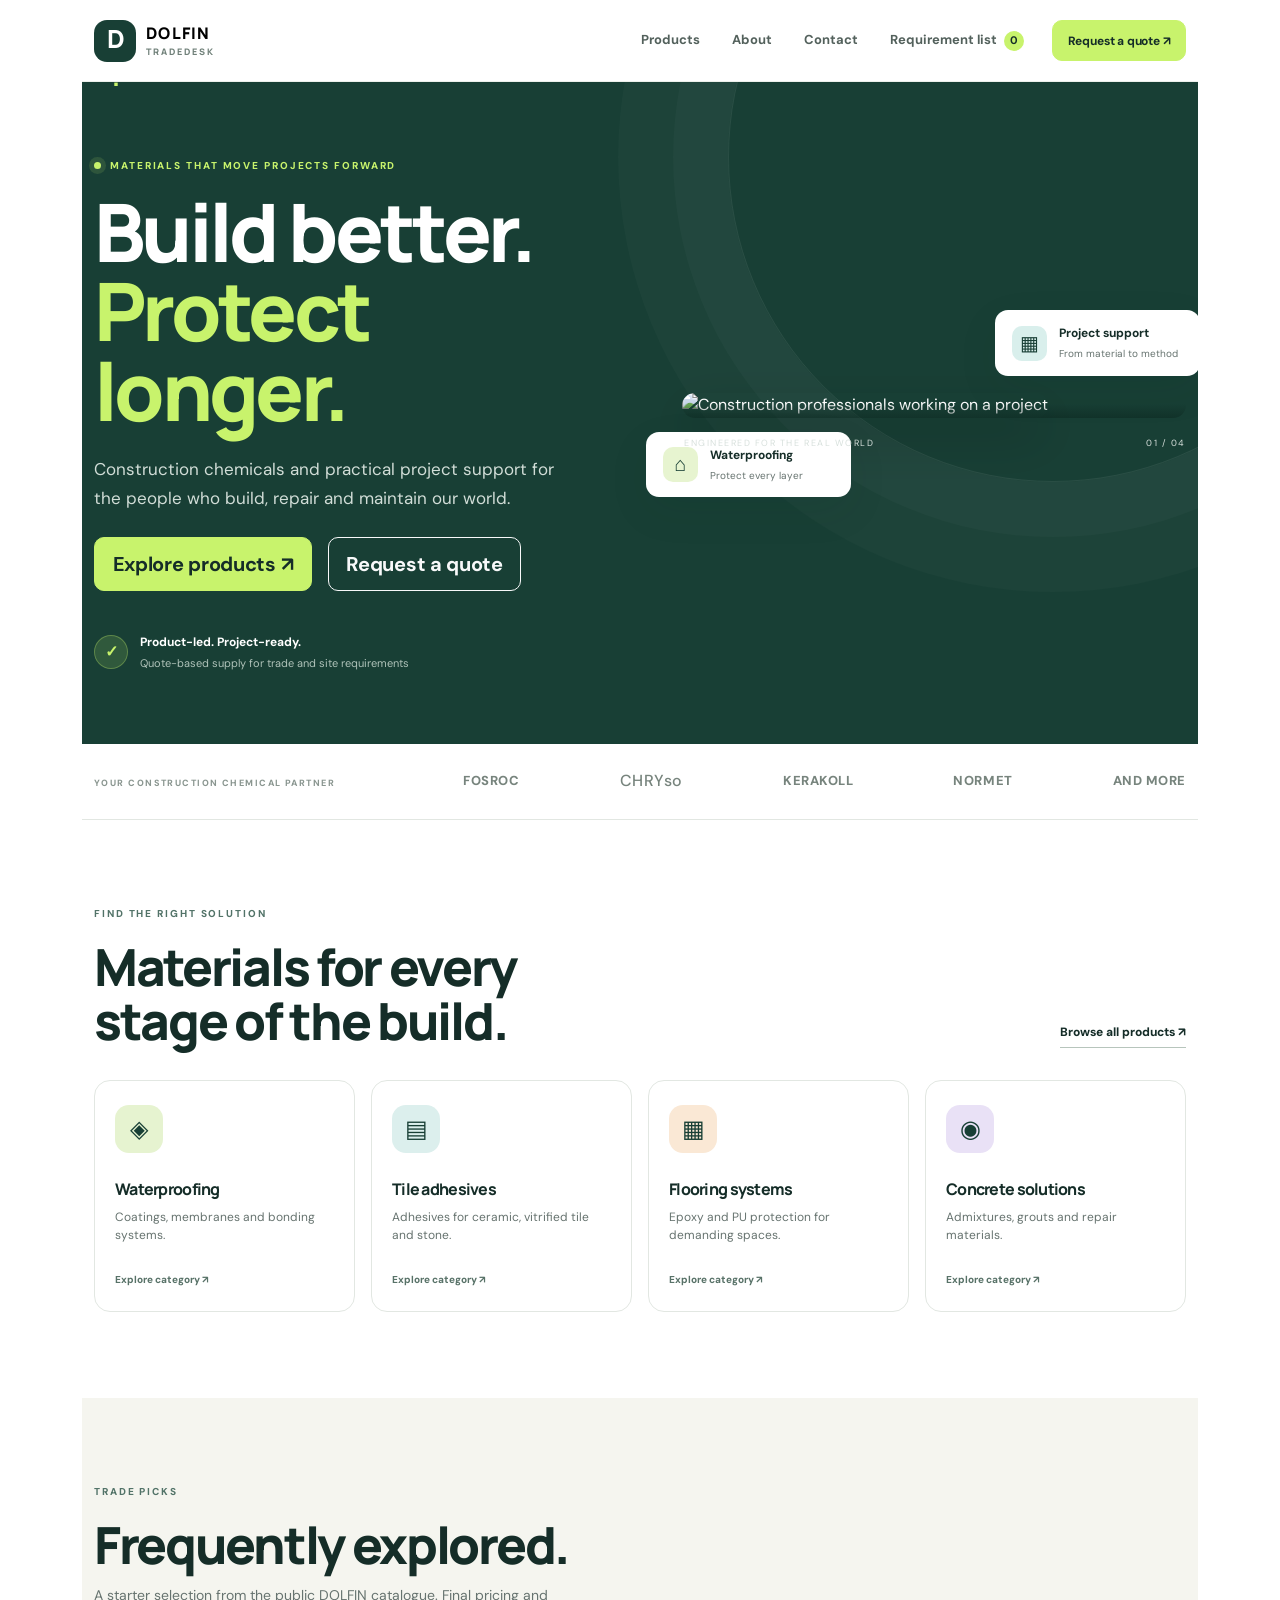
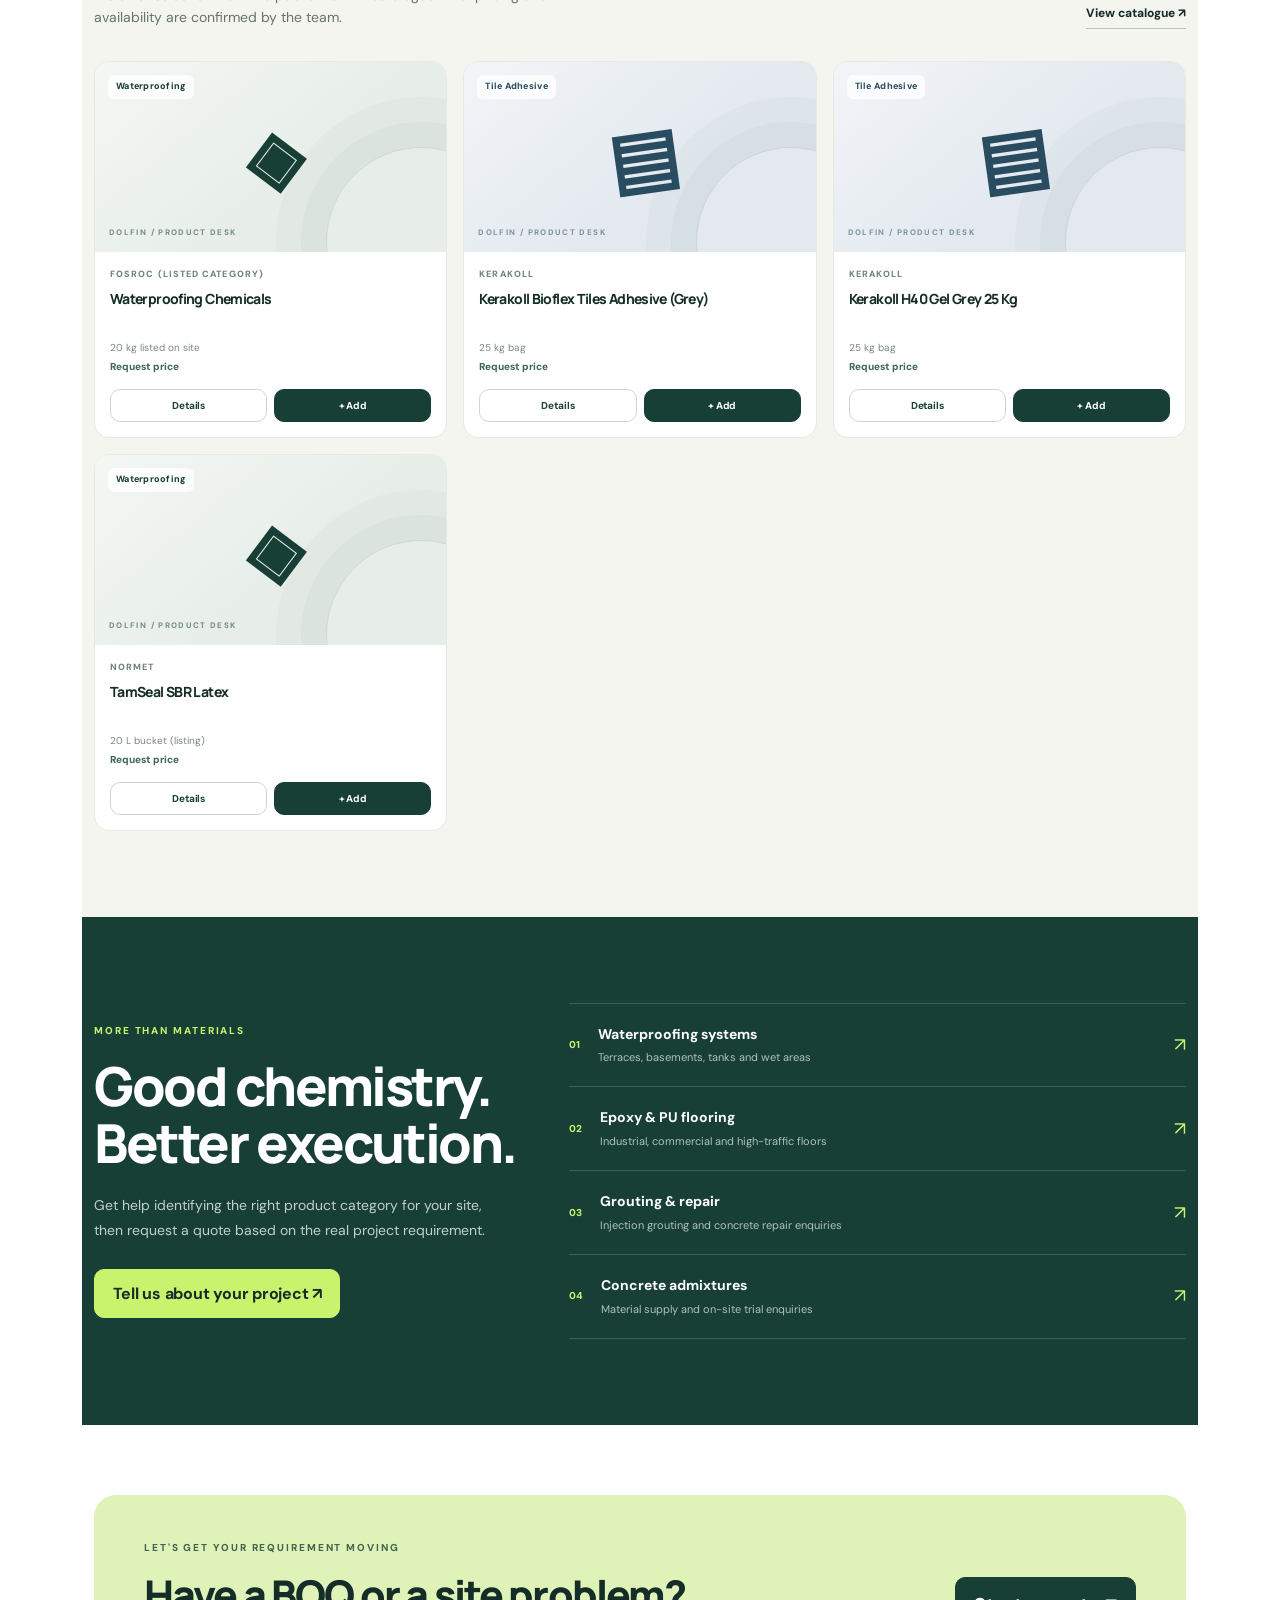
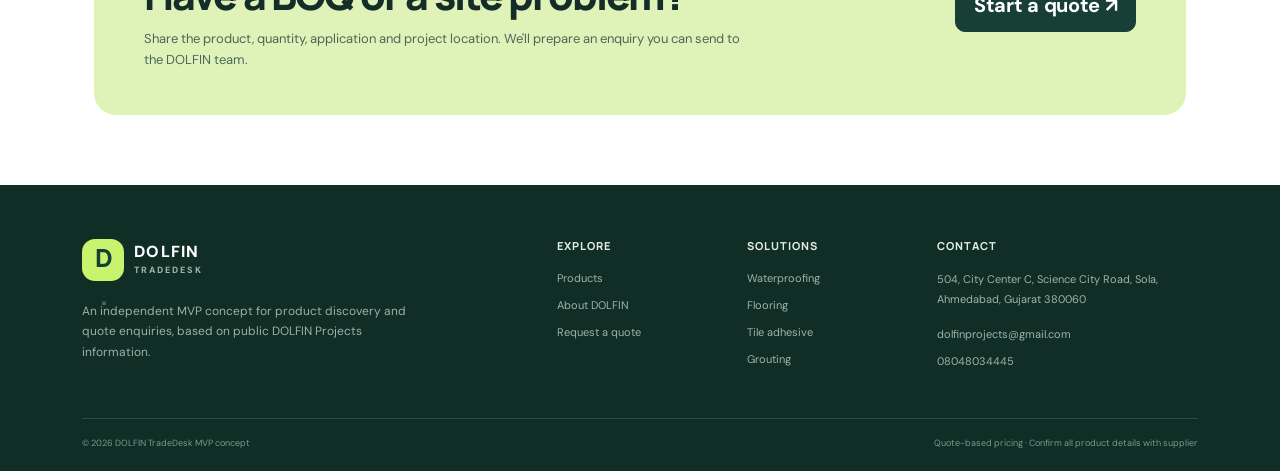
==== commit eaca2f88: "Update index.html" ====
--- a/index.html
+++ b/index.html
@@ -16,6 +16,7 @@
 </head>
 
 <body data-page="home">
+        <div class="container">
     <div id="site-header"></div>
     <main>
         <section class="hero">
@@ -147,6 +148,7 @@
                     </div><a class="btn btn-light btn-lg" href="quote.html">Start a quote ↗</a>
                 </div>
             </div>
+        </div>
         </section>
     </main>
     <div id="site-footer"></div>
@@ -154,4 +156,4 @@
     <script src="assets/js/app.js"></script>
 </body>
 
-</html>+</html>
